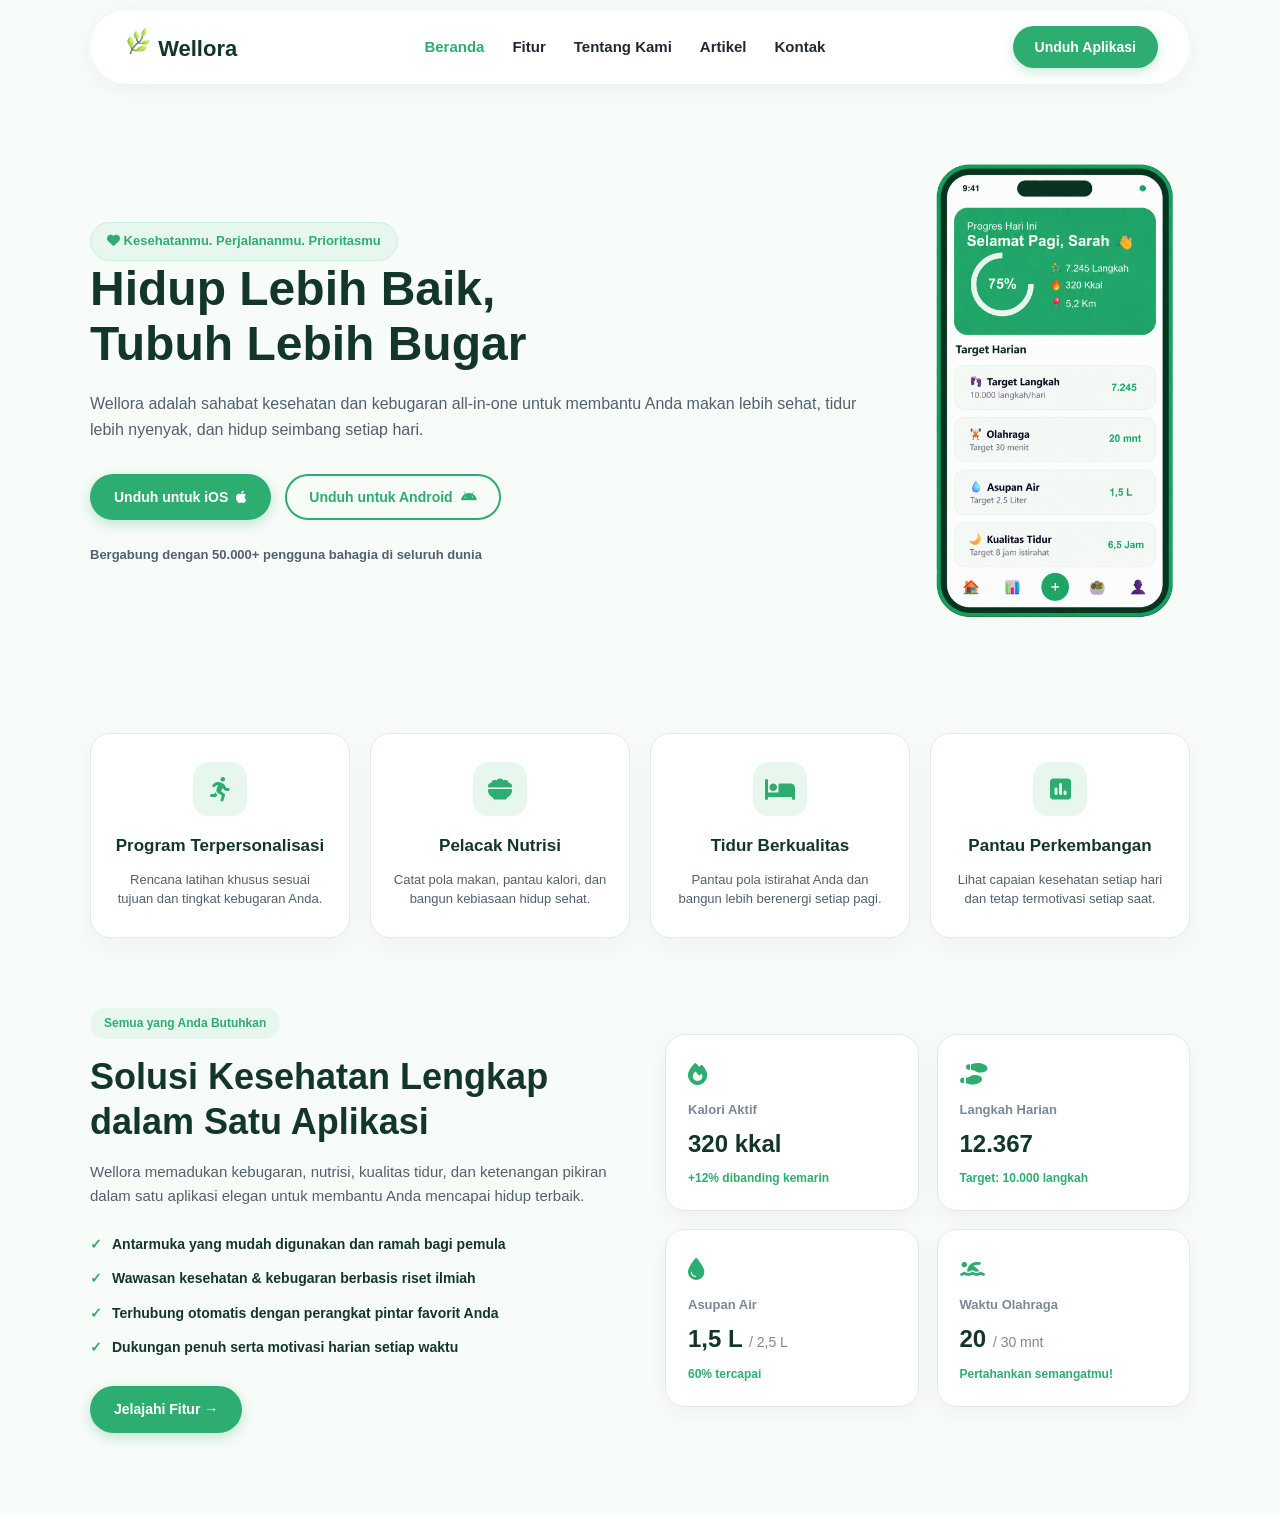
==== index.html @ 01a80269 "firs commit" ====
<!DOCTYPE html>
<html lang="en">

<head>
    <meta charset="UTF-8">
    <meta name="viewport" content="width=device-width, initial-scale=1.0">
    <title>Wellora</title>
    <!-- css -->
    <link rel="stylesheet" href="style.css">
    <!-- Font Awesome Icon Library -->
    <link rel="stylesheet" href="https://cdnjs.cloudflare.com/ajax/libs/font-awesome/6.7.2/css/all.min.css" />
</head>

<body>
    <!-- header -->
    <header>
        <!-- logo  -->
        <a href="#" class="nav-logo">
            <span class="nav-logo-icon">
                <img src="asset/logo wellora.png" alt="icon wellora" width="30" height="30">
            </span>
            Wellora
        </a>

        <!-- menu -->
        <nav class="nav-menu">
            <a href="#" class="nav-item active"> Beranda </a>
            <a href="#" class="nav-item"> Fitur </a>
            <a href="#" class="nav-item"> Tentang Kami </a>
            <a href="#" class="nav-item"> Artikel </a>
            <a href="#" class="nav-item"> Kontak </a>
        </nav>

        <!-- tombol -->
        <div class="nav-button">
            <a href="#" class="btn-unduh"> Unduh Aplikasi </a>
        </div>

    </header>

    <!-- hero -->
    <section class="hero">
        <div class="text-hero">
            <span class="badge-hero"><i class="fa-solid fa-heart"></i>
                Kesehatanmu. Perjalananmu. Prioritasmu
            </span>

            <h1 class="judul-hero">
                Hidup Lebih Baik, <br> Tubuh Lebih Bugar
            </h1>

            <p class="deskripsi-hero"> Wellora adalah sahabat kesehatan dan kebugaran all-in-one untuk membantu Anda
                makan lebih sehat, tidur
                lebih nyenyak, dan hidup seimbang setiap hari.</p>

            <div class="hero-buttons">
                <a href="#ios" class="btn-primary">Unduh untuk iOS <i class="fa-brands fa-apple"></i></a>
                <a href="#android" class="btn-secondary">Unduh untuk Android <i class="fa-brands fa-android"></i></a>
            </div>

            <div class="hero-social">
                Bergabung dengan 50.000+ pengguna bahagia di seluruh dunia
            </div>


        </div>

        <div class="gambar-hero">
            <img src="asset/mobile.png" alt="mobile app" class="gambar">
        </div>
    </section>

    <!-- feature -->
    <section class="features" id="features">
        <!-- Card 1 -->
        <div class="feature-card">
            <span class="feature-icon"><i class="fa-solid fa-person-running"></i></span>
            <span class="feature-title">Program Terpersonalisasi</span>
            <span class="feature-desc">Rencana latihan khusus sesuai tujuan dan tingkat kebugaran Anda.</span>
        </div>

        <!-- Card 2 -->
        <div class="feature-card">
            <span class="feature-icon"><i class="fa-solid fa-bowl-food"></i></span>
            <span class="feature-title">Pelacak Nutrisi</span>
            <span class="feature-desc">Catat pola makan, pantau kalori, dan bangun kebiasaan hidup sehat.</span>
        </div>

        <!-- Card 3 -->
        <div class="feature-card">
            <span class="feature-icon"><i class="fa-solid fa-bed"></i></span>
            <span class="feature-title">Tidur Berkualitas</span>
            <span class="feature-desc">Pantau pola istirahat Anda dan bangun lebih berenergi setiap pagi.</span>
        </div>

        <!-- Card 4 -->
        <div class="feature-card">
            <span class="feature-icon"><i class="fa-solid fa-square-poll-vertical"></i></span>
            <span class="feature-title">Pantau Perkembangan</span>
            <span class="feature-desc">Lihat capaian kesehatan setiap hari dan tetap termotivasi setiap saat.</span>
        </div>
    </section>

    <!-- wellness -->
    <section class="wellness" id="wellness">
        <!-- Kolom Teks Informasi Kiri -->
        <div class="wellness-content">
            <span class="wellness-badge">Semua yang Anda Butuhkan</span>
            <h2 class="wellness-title">Solusi Kesehatan Lengkap dalam Satu Aplikasi</h2>
            <p class="wellness-desc">
                Wellora memadukan kebugaran, nutrisi, kualitas tidur, dan ketenangan pikiran dalam satu aplikasi elegan
                untuk membantu Anda mencapai hidup terbaik.
            </p>

            <div class="wellness-list">
                <div class="wellness-list-item">
                    <span class="wellness-check">✓</span> Antarmuka yang mudah digunakan dan ramah bagi pemula
                </div>
                <div class="wellness-list-item">
                    <span class="wellness-check">✓</span> Wawasan kesehatan & kebugaran berbasis riset ilmiah
                </div>
                <div class="wellness-list-item">
                    <span class="wellness-check">✓</span> Terhubung otomatis dengan perangkat pintar favorit Anda
                </div>
                <div class="wellness-list-item">
                    <span class="wellness-check">✓</span> Dukungan penuh serta motivasi harian setiap waktu
                </div>
            </div>

            <a href="#features" class="btn-primary">Jelajahi Fitur →</a>
        </div>

        <!-- Kolom Card Statistik Kanan (Flexbox Wrap Grid) -->
        <div class="wellness-stats">
            <!-- Stat 1 -->
            <div class="stat-card">
                <span class="stat-icon"><i class="fa-solid fa-fire"></i></span>
                <span class="stat-title">Kalori Aktif</span>
                <span class="stat-value">320 kkal</span>
                <span class="stat-subtext">+12% dibanding kemarin</span>
            </div>

            <!-- Stat 2 -->
            <div class="stat-card">
                <span class="stat-icon"><i class="fa-solid fa-shoe-prints"></i></span>
                <span class="stat-title">Langkah Harian</span>
                <span class="stat-value">12.367</span>
                <span class="stat-subtext">Target: 10.000 langkah</span>
            </div>

            <!-- Stat 3 -->
            <div class="stat-card">
                <span class="stat-icon"><i class="fa-solid fa-droplet"></i></span>
                <span class="stat-title">Asupan Air</span>
                <span class="stat-value">1,5 L <span style="font-size: 14px; font-weight: normal; color: #7B8895;">/ 2,5
                        L</span></span>
                <span class="stat-subtext">60% tercapai</span>
            </div>

            <!-- Stat 4 -->
            <div class="stat-card">
                <span class="stat-icon"><i class="fa-solid fa-person-swimming"></i></span>
                <span class="stat-title">Waktu Olahraga</span>
                <span class="stat-value">20 <span style="font-size: 14px; font-weight: normal; color: #7B8895;">/ 30
                        mnt</span></span>
                <span class="stat-subtext">Pertahankan semangatmu!</span>
            </div>
        </div>
    </section>



</body>

</html>
---- style.css ----
/* reset all */
*{
    box-sizing: border-box;
    margin: 0;
    padding: 0;
}

body{
    font-family: 'Segoe UI', Tahoma, Geneva, Verdana, sans-serif;
    background-color: #F8FCF9;
    color: #1F2933;
    line-height: 1.6; /*jarak antar baris*/
}

/* header dan navbar */
header{
    width: 90%;
    max-width: 1100px;
    background-color: white;
    border-radius: 40px;
    box-shadow: 0 4px 20px rgba(18, 55, 42, 0.06);
    margin: 10px auto 30px auto;
    padding: 16px 32px;

    display: flex;
    justify-content: space-between;
}

.nav-logo{
    font-size: 22px;
    font-weight: 800;
    color: #12372A;
    text-decoration: none;
}

.nav-menu{
    display: flex;
    align-items: center;
    gap: 28px;
}

.nav-item{
    color: #1F2933;
    text-decoration: none;
    font-weight: 600;
    font-size: 15px;
}

.nav-item:hover, .nav-item.active{
    color: #2EAD70;
    transition: color 0.2s ease;
}

.btn-unduh{
    background-color:#2EAD70 ;
    padding: 10px 22px;
    border-radius: 25px;
    color: white;
    text-decoration: none;
    font-weight: 700;
    font-size: 14px;

    display: flex;
    align-items: center;

    box-shadow: 0 4px 12px rgba(46, 173, 112, 0.25);
}

.btn-unduh:hover{
    background-color: #248c5a;
    transform: translateY(-2px);
    transition: transform 0.2s ease;
}

/* hero section */
.hero{
    width: 90%;
    max-width: 1100px;
    margin:  0 auto;
    display: flex;
    justify-content: space-between;
    align-items: center;
    gap: 40px;

    padding-top: 30px;
    padding-bottom: 60px;

}

.gambar-hero{
    /* flex: 1;
    display: flex;
    justify-content: center; */

}

.gambar{
    width: 100%;
    max-width: 380px;
    height: auto;
}

.badge-hero{
    background-color: #E7F7EE;
    color: #2EAD70;
    padding: 8px 16px;
    border: 1px solid #CBEFDB;
    border-radius: 20px;
    font-size: 13px;
    font-weight: 700;
}

.judul-hero{
    font-size: 48px;
    color: #12372A;
    font-weight: 800;
    line-height: 1.15;
    margin-bottom: 20px;
}

.deskripsi-hero{
    font-size: 16px;
    color: #52606D;
    line-height: 1.65;
    margin-bottom: 30px;
}


.text-hero{
            display: flex;
            flex-direction: column;
            align-items: flex-start;
}

  /* GRUP TOMBOL HERO */
        .hero-buttons {
            /* FLEX CONTAINER: Tombol berjajar horizontal */
            display: flex;
            flex-direction: row;
            align-items: center;
            gap: 14px;
            /* FLEX-WRAP: Berpindah baris jika ruang sempit */
            flex-wrap: wrap;
            margin-bottom: 25px;
        }

        .btn-primary {
            display: inline-flex;
            align-items: center;
            justify-content: center;
            gap: 8px;
            background-color: #2EAD70;
            color: #ffffff;
            padding: 12px 24px;
            border-radius: 30px;
            text-decoration: none;
            font-weight: 700;
            font-size: 14px;
            box-shadow: 0 4px 14px rgba(46, 173, 112, 0.3);
            transition: transform 0.2s ease, background-color 0.2s ease;
        }

        .btn-primary:hover {
            background-color: #248c5a;
            transform: translateY(-2px);
        }

        .btn-secondary {
            display: inline-flex;
            align-items: center;
            justify-content: center;
            gap: 8px;
            background-color: transparent;
            border: 2px solid #2EAD70;
            color: #2EAD70;
            padding: 10px 22px;
            border-radius: 30px;
            text-decoration: none;
            font-weight: 700;
            font-size: 14px;
            transition: background-color 0.2s ease, color 0.2s ease;
        }

        .btn-secondary:hover {
            background-color: #E7F7EE;
        }

        .hero-social {
            display: flex;
            align-items: center;
            gap: 10px;
            font-size: 13px;
            color: #52606D;
            font-weight: 600;
        }

        /* fitur */
        .wellness {
            display: flex;
            flex-direction: row;
            justify-content: space-between;
            align-items: center;
            gap: 50px;

            width: 90%;
            max-width: 1100px;
            margin: 40px auto 80px auto;
        }
           .features {
            /* FLEX CONTAINER: 4 card otomatis rata horizontal dengan tinggi yang sama */
            display: flex;
            flex-direction: row;
            justify-content: space-between;
            align-items: stretch;
            gap: 20px;

            width: 90%;
            max-width: 1100px;
            margin: 30px auto 70px auto;
        }

        .feature-card {
            /* FLEX: 1 -> Setiap kartu membagi lebar yang sama rata (1:1:1:1) */
            flex: 1;
            /* FLEX DIRECTION COLUMN: Mengatur isi tiap kartu dari atas ke bawah */
            display: flex;
            flex-direction: column;
            align-items: center;
            text-align: center;

            background-color: #ffffff;
            padding: 28px 20px;
            border-radius: 20px;
            border: 1px solid #E5E9E8;
            box-shadow: 0 8px 24px rgba(18, 55, 42, 0.04);
            transition: transform 0.2s ease, box-shadow 0.2s ease;
        }

        .feature-card:hover {
            transform: translateY(-4px);
            box-shadow: 0 12px 28px rgba(18, 55, 42, 0.08);
        }

        .feature-icon {
            display: flex;
            align-items: center;
            justify-content: center;
            width: 54px;
            height: 54px;
            background-color: #E7F7EE;
            border-radius: 16px;
            font-size: 24px;
            color: #2EAD70;
            margin-bottom: 16px;
        }

        .feature-title {
            font-size: 17px;
            color: #12372A;
            font-weight: 700;
            margin-bottom: 10px;
        }

        .feature-desc {
            font-size: 13px;
            color: #52606D;
            line-height: 1.5;
        }

        /* wellness */
           .wellness-content {
            flex: 1;
            display: flex;
            flex-direction: column;
            align-items: flex-start;
        }

        .wellness-badge {
            display: inline-flex;
            align-items: center;
            background-color: #E7F7EE;
            color: #2EAD70;
            padding: 6px 14px;
            border-radius: 15px;
            font-size: 12px;
            font-weight: 700;
            margin-bottom: 15px;
        }

        .section-title,
        .wellness-title {
            font-size: 36px;
            color: #12372A;
            font-weight: 800;
            line-height: 1.25;
            margin-bottom: 16px;
        }

        .section-desc,
        .wellness-desc {
            font-size: 15px;
            color: #52606D;
            line-height: 1.6;
            margin-bottom: 25px;
        }

        .wellness-list {
            display: flex;
            flex-direction: column;
            gap: 12px;
            margin-bottom: 28px;
        }

        .wellness-list-item {
            display: flex;
            align-items: center;
            gap: 10px;
            font-size: 14px;
            color: #12372A;
            font-weight: 600;
        }

        .wellness-check {
            color: #2EAD70;
            font-weight: bold;
        }

        /* BAGIAN STATISTIK KARTU (KANAN) */
        .wellness-stats {
            flex: 1;
            display: flex;
            flex-direction: row;
            flex-wrap: wrap;
            gap: 18px;
            justify-content: space-between;
        }

        .stat-card {
            flex: 1 1 calc(50% - 18px);
            display: flex;
            flex-direction: column;
            align-items: flex-start;

            background-color: #ffffff;
            padding: 22px;
            border-radius: 20px;
            border: 1px solid #E5E9E8;
            box-shadow: 0 6px 20px rgba(18, 55, 42, 0.05);
        }

        .stat-icon {
            font-size: 22px;
            color: #2EAD70;
            margin-bottom: 8px;
        }

        .stat-title {
            font-size: 13px;
            color: #7B8895;
            font-weight: 600;
            margin-bottom: 4px;
        }

        .stat-value {
            font-size: 24px;
            color: #12372A;
            font-weight: 800;
            margin-bottom: 6px;
        }

        .stat-subtext {
            font-size: 12px;
            color: #2EAD70;
            font-weight: 700;
        }
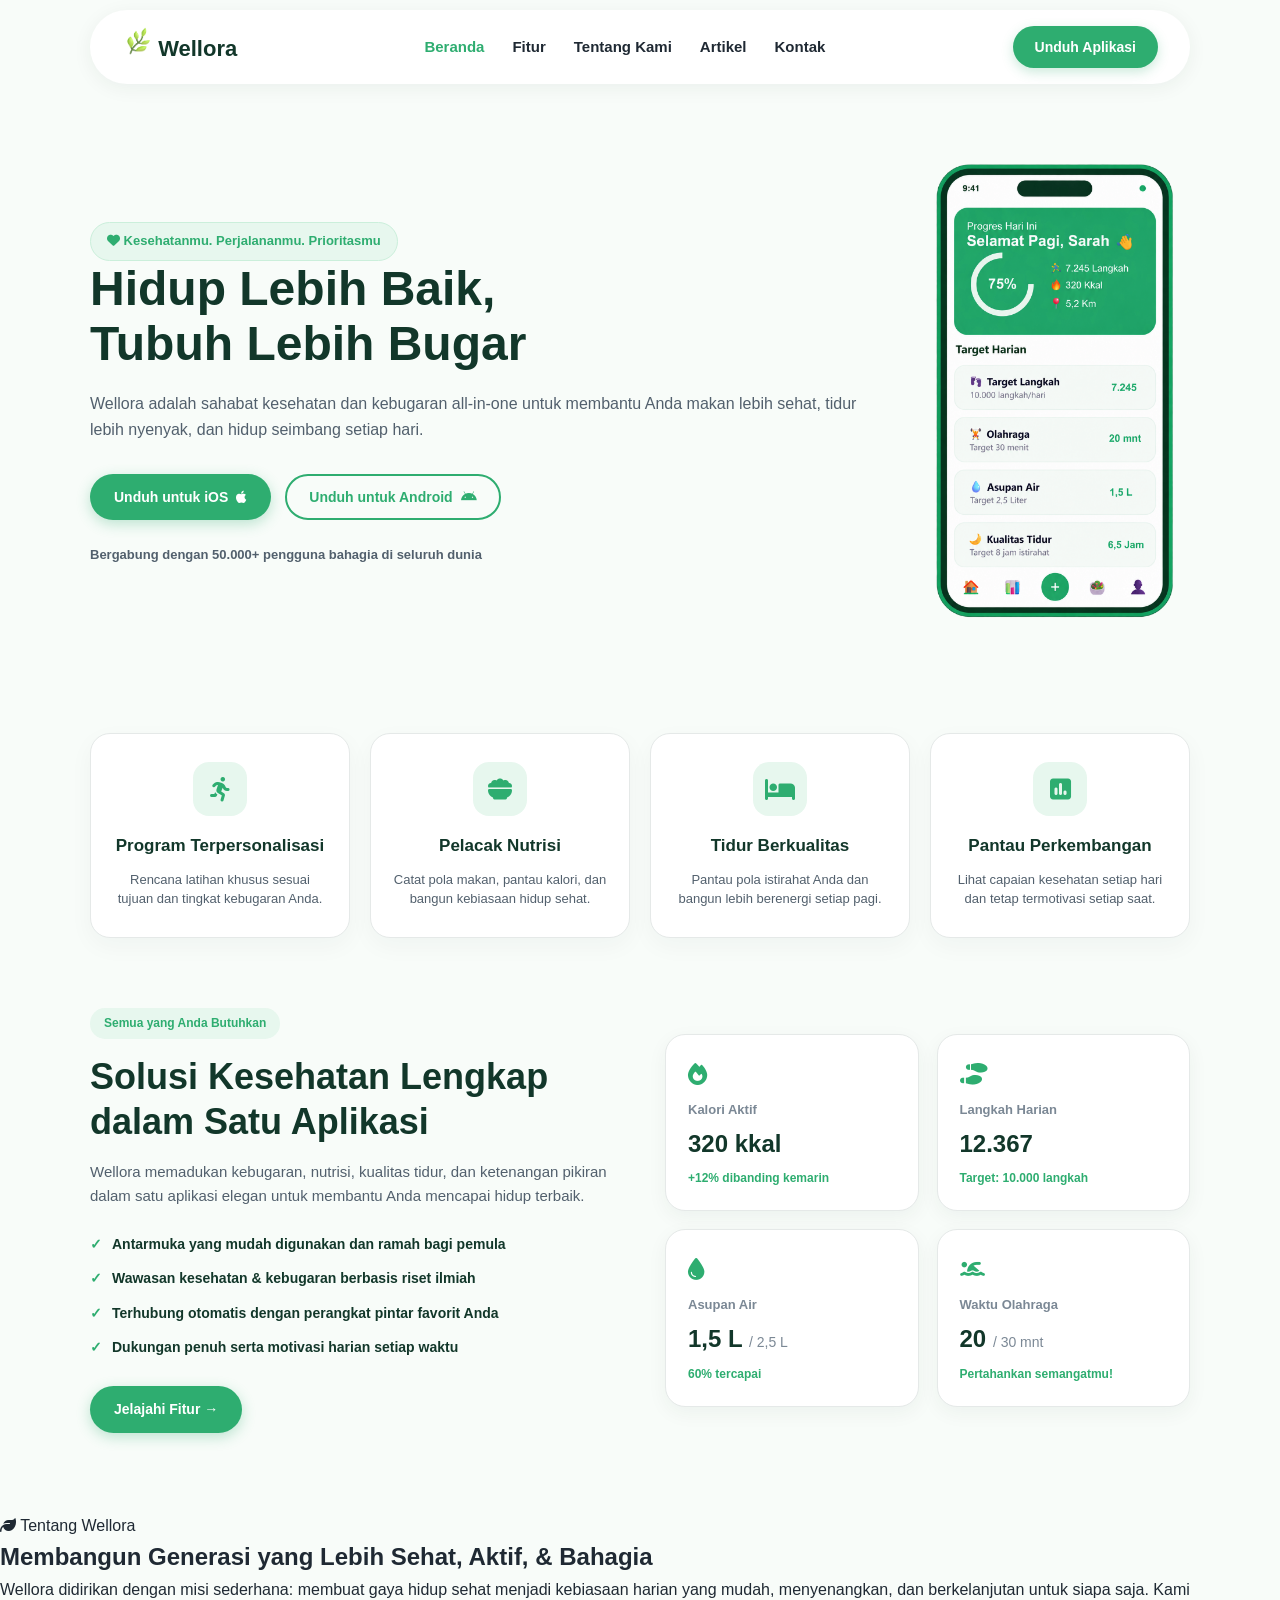
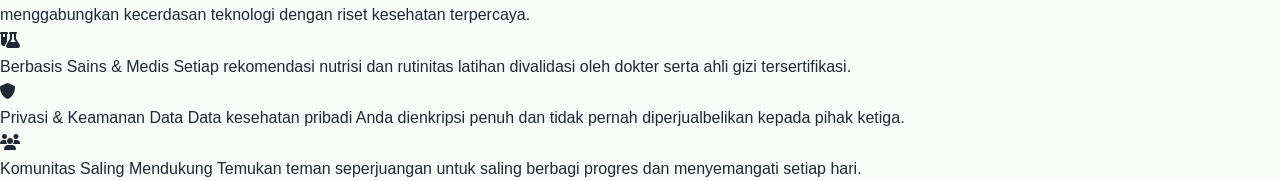
==== commit f79db994: "penambahan section about" ====
--- a/index.html
+++ b/index.html
@@ -168,7 +168,63 @@
         </div>
     </section>
 
-
+    <!-- about us-->
+    <section class="about">
+        <div class="about-kiri">
+            <span class="about-badge">
+                <i class="fa-solid fa-leaf"></i> Tentang Wellora
+            </span>
+            <h2 class="about-title"> Membangun Generasi yang Lebih Sehat, Aktif, & Bahagia</h2>
+            <p class="about-desc">
+                Wellora didirikan dengan misi sederhana: membuat gaya hidup sehat menjadi kebiasaan harian yang mudah,
+                menyenangkan, dan berkelanjutan untuk siapa saja. Kami menggabungkan kecerdasan teknologi dengan riset
+                kesehatan terpercaya.
+            </p>
+            <div class="about-values">
+                <!-- value 1 -->
+                <div class="value-item">
+                    <div class="value-icon">
+                        <i class="fa-solid fa-flask-vial"></i>
+                    </div>
+                    <div class="value-text">
+                        Berbasis Sains & Medis
+                        Setiap rekomendasi nutrisi dan rutinitas latihan divalidasi oleh dokter serta ahli gizi
+                        tersertifikasi.
+                    </div>
+                </div>
+
+                <!-- value 2 -->
+                <div class="value-item">
+                    <div class="value-icon">
+                        <i class="fa-solid fa-shield"></i>
+                    </div>
+                    <div class="value-text">
+                        Privasi & Keamanan Data
+                        Data kesehatan pribadi Anda dienkripsi penuh dan tidak pernah diperjualbelikan kepada pihak
+                        ketiga.
+                    </div>
+                </div>
+
+                <!-- value 3 -->
+                <div class="value-item">
+                    <div class="value-icon">
+                        <i class="fa-solid fa-users"></i>
+                    </div>
+                    <div class="value-text">
+                        Komunitas Saling Mendukung
+                        Temukan teman seperjuangan untuk saling berbagi progres dan menyemangati setiap hari.
+                    </div>
+                </div>
+
+
+            </div>
+        </div>
+
+        <div class="about-kanan">
+
+        </div>
+
+    </section>
 
 </body>
 
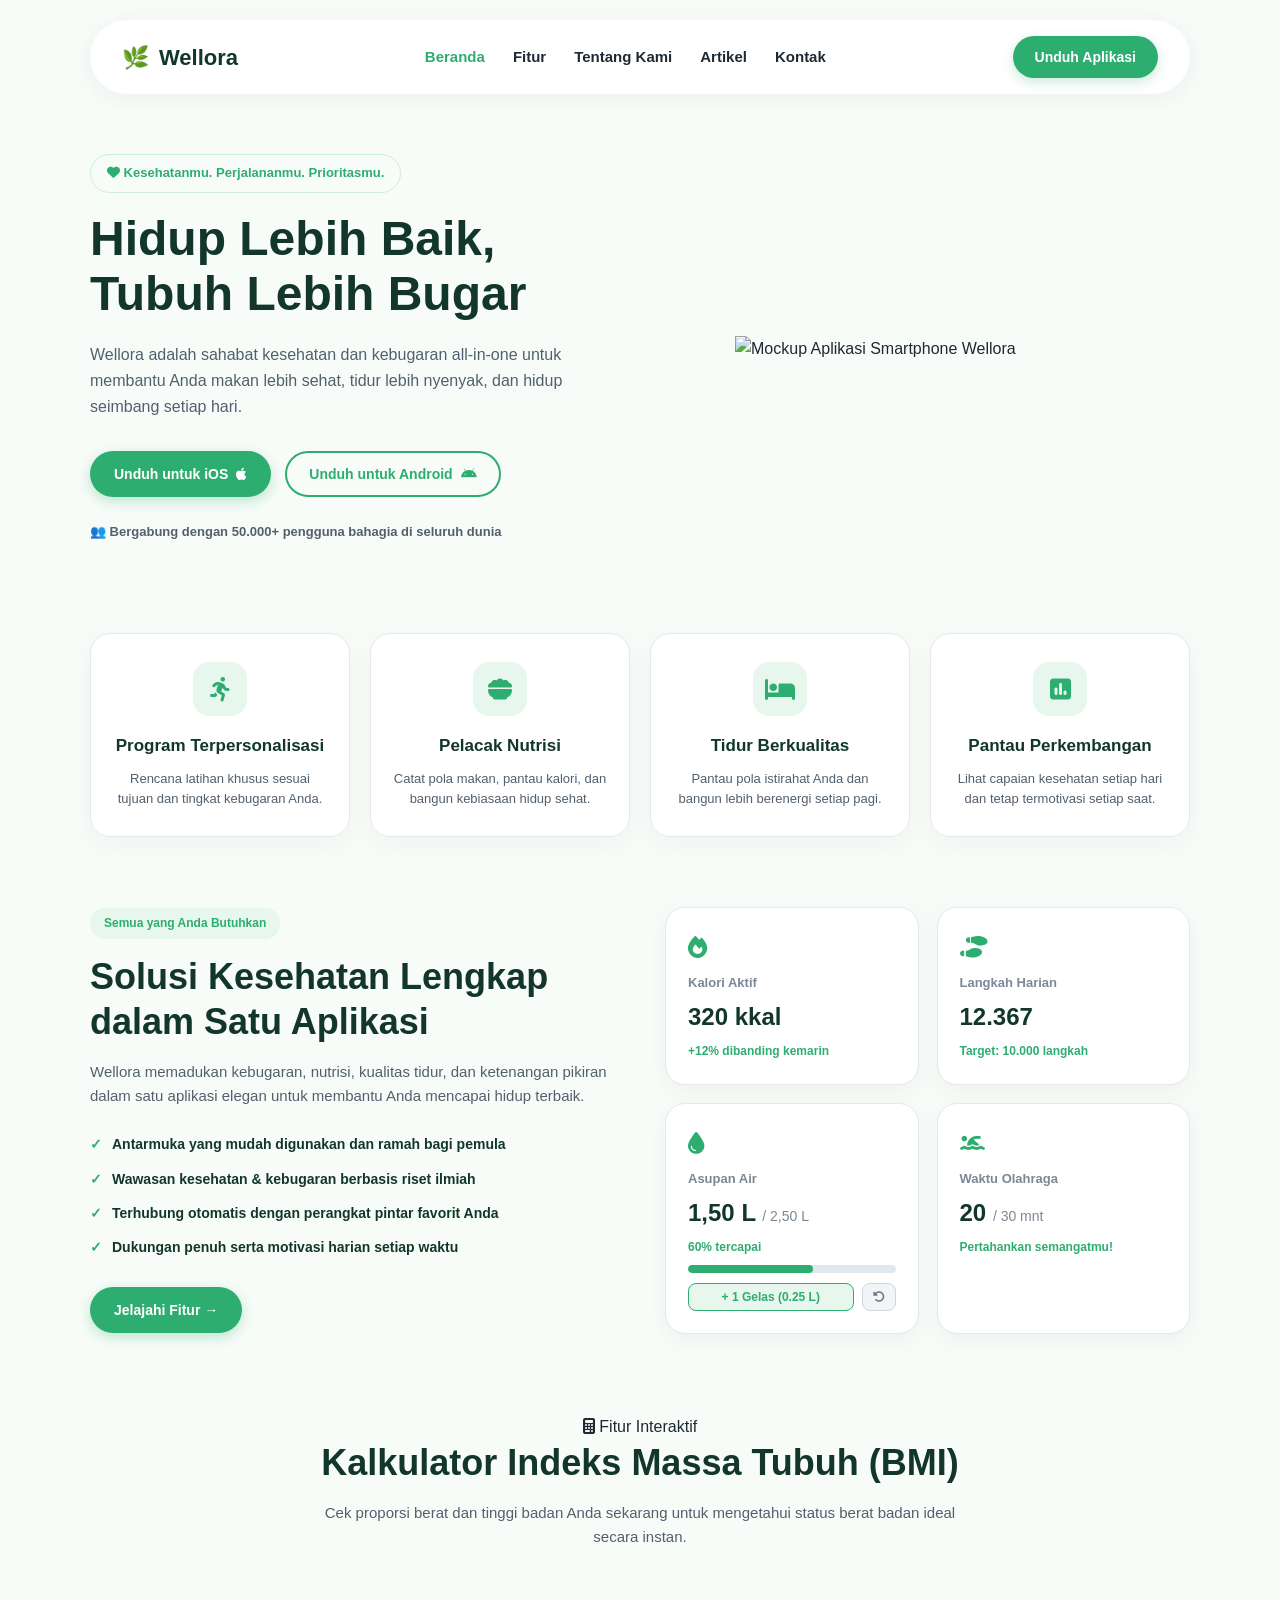
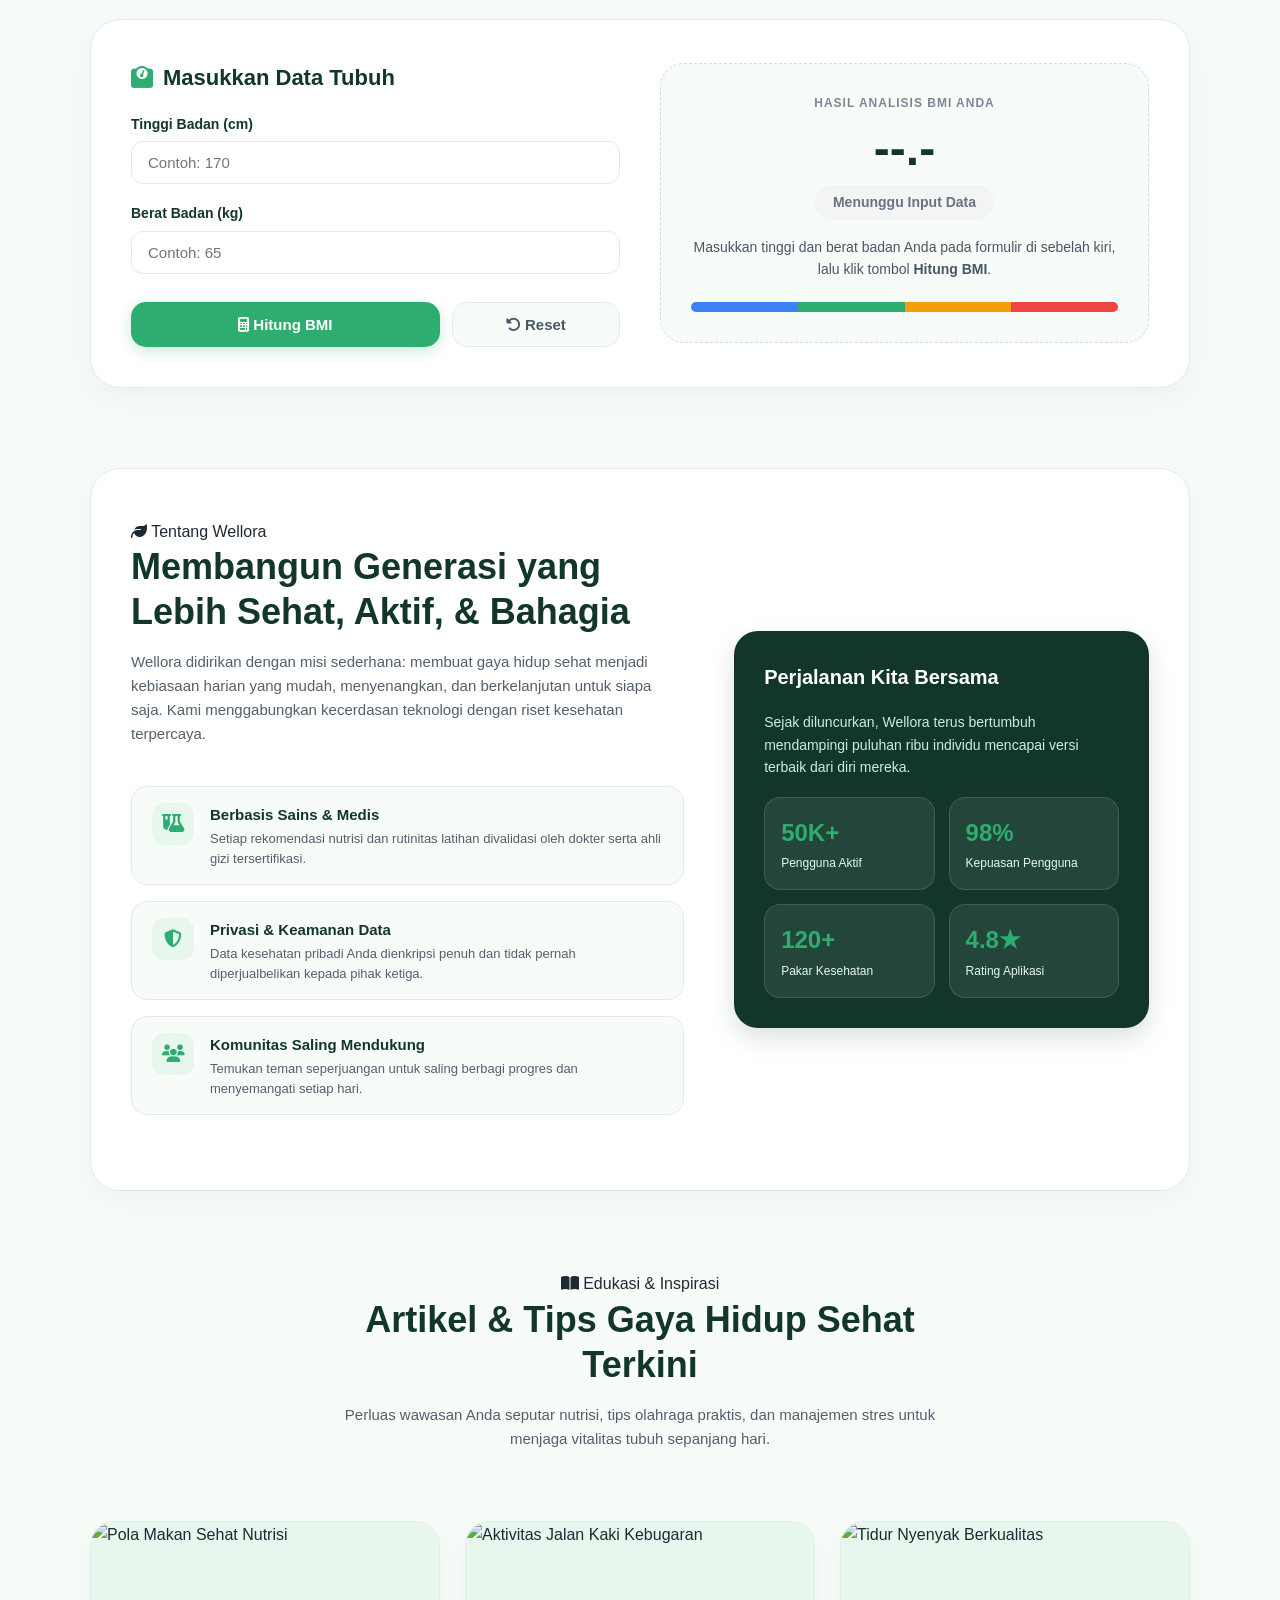
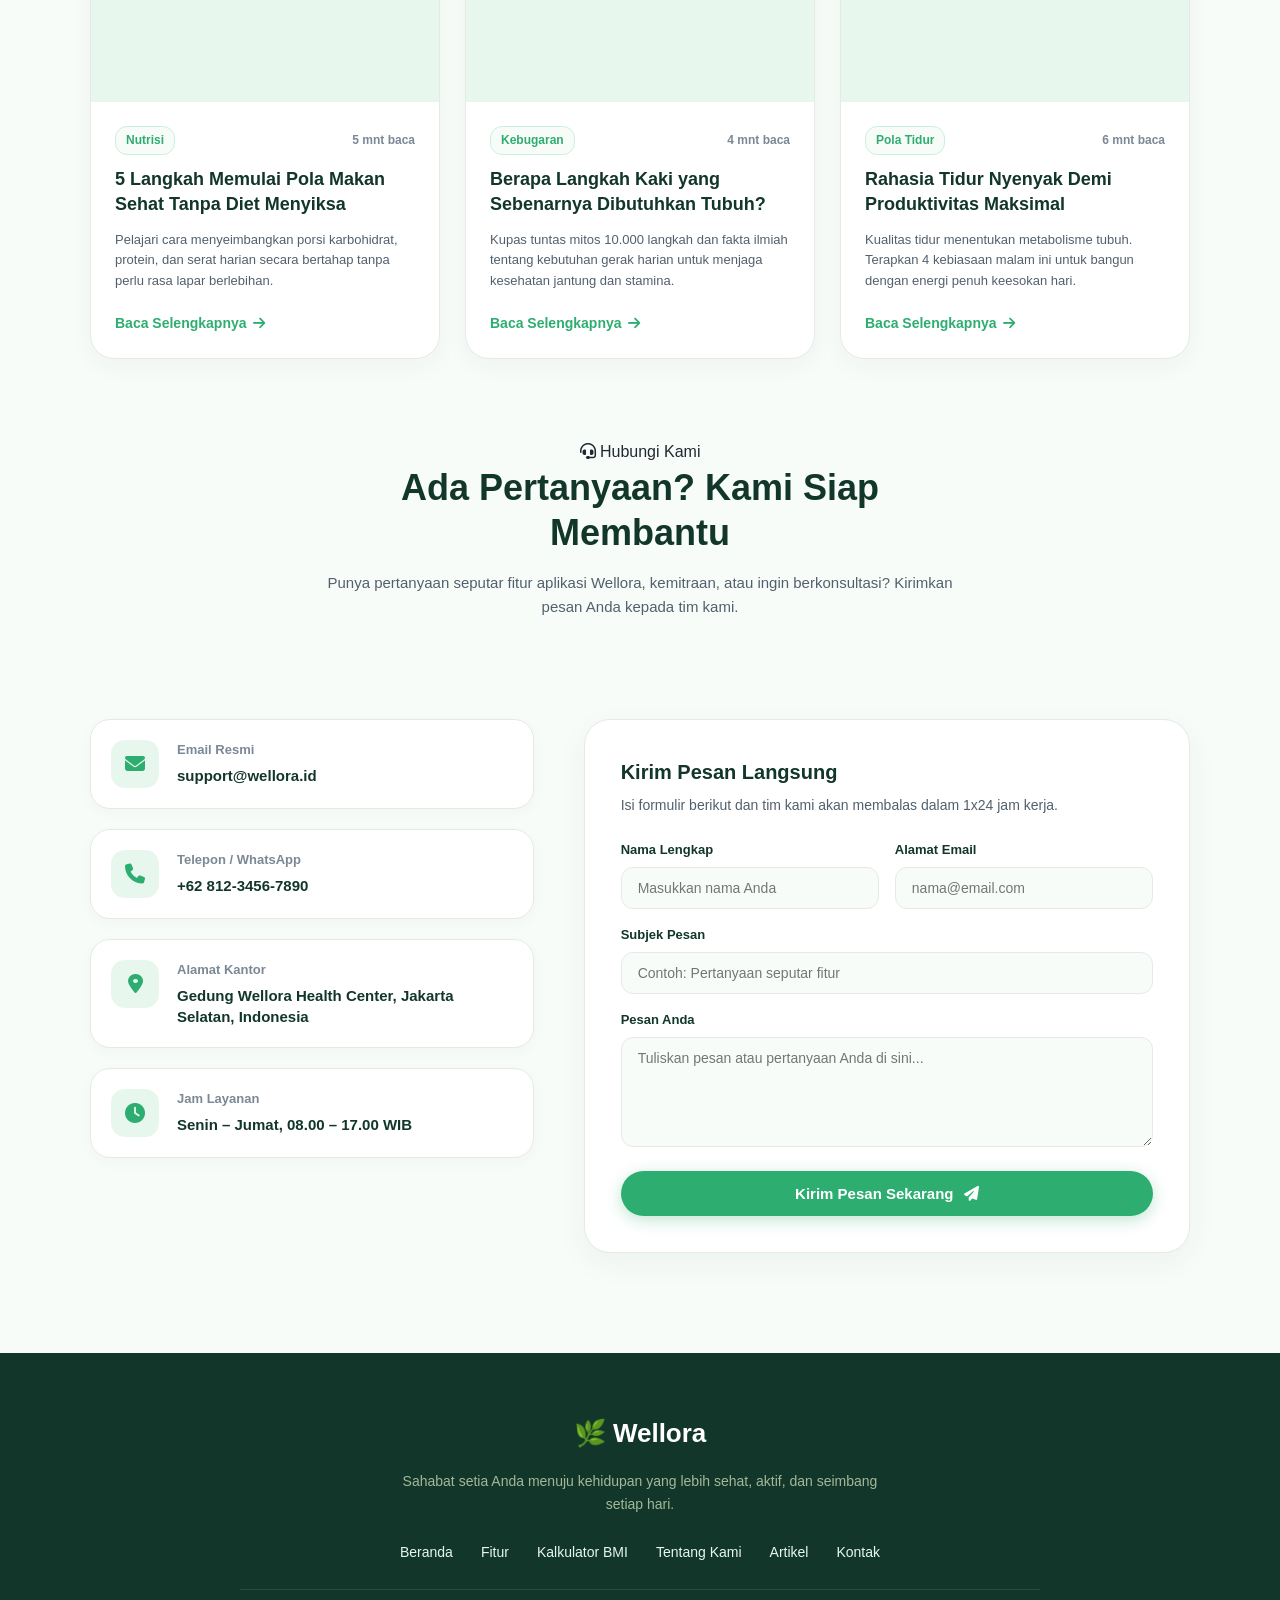
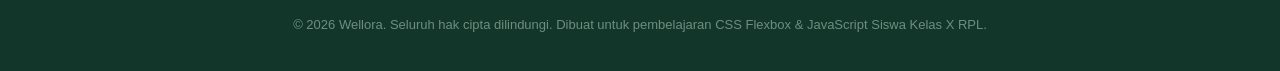
==== commit 5199ad01: "update berita" ====
--- a/index.html
+++ b/index.html
@@ -1,57 +1,1488 @@
 <!DOCTYPE html>
-<html lang="en">
+<html lang="id">
 
 <head>
     <meta charset="UTF-8">
     <meta name="viewport" content="width=device-width, initial-scale=1.0">
-    <title>Wellora</title>
-    <!-- css -->
-    <link rel="stylesheet" href="style.css">
+    <title>Wellora — Gaya Hidup Sehat (Edisi Flexbox)</title>
+
     <!-- Font Awesome Icon Library -->
     <link rel="stylesheet" href="https://cdnjs.cloudflare.com/ajax/libs/font-awesome/6.7.2/css/all.min.css" />
+
+    <style>
+        /* ==========================================================================
+           MODUL PEMBELAJARAN CSS MODERN: FLEXBOX LAYOUT - KELAS X RPL
+           PROJECT: Wellora - Healthy Lifestyle Landing Page
+           
+           KONSEP DASAR FLEXBOX:
+           1. Flex Container (induk): Elemen yang diberi "display: flex"
+           2. Flex Items (anak): Elemen-elemen yang berada langsung di dalam container
+           3. Sumbu Utama (Main Axis) & Sumbu Silang (Cross Axis)
+           
+           PROPERTI FLEXBOX UTAMA YANG DIGUNAKAN:
+           - display: flex / inline-flex
+           - flex-direction (row | column)
+           - justify-content (center | space-between | flex-start | flex-end)
+           - align-items (center | flex-start | stretch)
+           - gap (memberi jarak bersih antar item tanpa margin liar)
+           - flex-wrap (nowrap | wrap)
+           - flex (shorthand flex-grow, flex-shrink, flex-basis)
+           ========================================================================== */
+
+        /* --------------------------------------------------------------------------
+           1. RESET & GLOBAL STYLES
+           -------------------------------------------------------------------------- */
+        * {
+            box-sizing: border-box;
+            margin: 0;
+            padding: 0;
+        }
+
+        html {
+            scroll-behavior: smooth !important;
+        }
+
+        /* Memberi jarak atas saat di-scroll ke ID section */
+        section {
+            scroll-margin-top: 30px;
+        }
+
+        body {
+            font-family: 'Segoe UI', -apple-system, BlinkMacSystemFont, Roboto, Helvetica, Arial, sans-serif;
+            background-color: #F8FCF9;
+            /* Off-White lembut */
+            color: #1F2933;
+            /* Abu-abu gelap */
+            line-height: 1.6;
+        }
+
+        /* --------------------------------------------------------------------------
+           2. HEADER & NAVIGATION BAR (FLEXBOX)
+           -------------------------------------------------------------------------- */
+        header {
+            /* FLEX CONTAINER: Mengubah header menjadi flexbox */
+            display: flex;
+            /* FLEX-DIRECTION: Item berjajar horizontal ke samping */
+            flex-direction: row;
+            /* JUSTIFY-CONTENT: Memisahkan logo di kiri, menu di tengah, tombol di kanan */
+            justify-content: space-between;
+            /* ALIGN-ITEMS: Menyelaraskan seluruh item tepat di tengah secara vertikal */
+            align-items: center;
+
+            width: 90%;
+            max-width: 1100px;
+            margin: 20px auto 30px auto;
+            background-color: #ffffff;
+            padding: 16px 32px;
+            border-radius: 40px;
+            box-shadow: 0 4px 20px rgba(18, 55, 42, 0.06);
+            /* position: sticky;
+            top: 20px;
+            z-index: 100; */
+        }
+
+        /* LOGO WEBSITE */
+        .nav-logo {
+            display: inline-flex;
+            align-items: center;
+            gap: 10px;
+            font-size: 22px;
+            font-weight: 800;
+            color: #12372A;
+            text-decoration: none;
+        }
+
+        .nav-logo-icon {
+            display: flex;
+            align-items: center;
+        }
+
+        /* MENU NAVIGASI */
+        .nav-menu {
+            /* FLEX CONTAINER: Membuat daftar link navigasi berjejer rapi */
+            display: flex;
+            align-items: center;
+            gap: 28px;
+        }
+
+        .nav-item {
+            color: #1F2933;
+            text-decoration: none;
+            font-size: 15px;
+            font-weight: 600;
+            transition: color 0.2s ease;
+        }
+
+        .nav-item.active,
+        .nav-item:hover {
+            color: #2EAD70;
+            /* Hijau Utama */
+        }
+
+        /* TOMBOL UNDUH NAVBAR */
+        .nav-action {
+            display: flex;
+            align-items: center;
+        }
+
+        .btn-nav {
+            display: inline-flex;
+            align-items: center;
+            justify-content: center;
+            background-color: #2EAD70;
+            color: #ffffff;
+            padding: 10px 22px;
+            border-radius: 25px;
+            text-decoration: none;
+            font-size: 14px;
+            font-weight: 700;
+            box-shadow: 0 4px 12px rgba(46, 173, 112, 0.25);
+            transition: transform 0.2s ease, background-color 0.2s ease;
+        }
+
+        .btn-nav:hover {
+            background-color: #248c5a;
+            transform: translateY(-2px);
+        }
+
+        /* --------------------------------------------------------------------------
+           3. HERO SECTION (FLEXBOX)
+           -------------------------------------------------------------------------- */
+        .hero {
+            /* FLEX CONTAINER: Membagi hero menjadi 2 kolom (teks & mockup smartphone) */
+            display: flex;
+            justify-content: space-between;
+            align-items: center;
+            gap: 40px;
+
+            width: 90%;
+            max-width: 1100px;
+            margin: 0 auto;
+            padding-top: 30px;
+            padding-bottom: 60px;
+        }
+
+        /* KOLOM TEKS HERO (KIRI) */
+        .hero-text {
+
+            flex: 1;
+            display: flex;
+            flex-direction: column;
+            align-items: flex-start;
+        }
+
+        /* BADGE KECIL */
+
+        .hero-badge {
+
+            color: #2EAD70;
+            padding: 8px 16px;
+            border-radius: 20px;
+            font-size: 13px;
+            font-weight: 700;
+            margin-bottom: 18px;
+            border: 1px solid #CBEFDB;
+        }
+
+        /* JUDUL UTAMA HERO */
+        .hero-title {
+            font-size: 48px;
+            color: #12372A;
+            /* Hijau Tua */
+            font-weight: 800;
+            line-height: 1.15;
+            margin-bottom: 20px;
+        }
+
+        /* PARAGRAF PENJELASAN HERO */
+        .hero-description {
+            font-size: 16px;
+            color: #52606D;
+            line-height: 1.65;
+            margin-bottom: 30px;
+        }
+
+        /* GRUP TOMBOL HERO */
+        .hero-buttons {
+            /* FLEX CONTAINER: Tombol berjajar horizontal */
+            display: flex;
+            flex-direction: row;
+            align-items: center;
+            gap: 14px;
+            /* FLEX-WRAP: Berpindah baris jika ruang sempit */
+            flex-wrap: wrap;
+            margin-bottom: 25px;
+        }
+
+        .btn-primary {
+            display: inline-flex;
+            align-items: center;
+            justify-content: center;
+            gap: 8px;
+            background-color: #2EAD70;
+            color: #ffffff;
+            padding: 12px 24px;
+            border-radius: 30px;
+            text-decoration: none;
+            font-weight: 700;
+            font-size: 14px;
+            box-shadow: 0 4px 14px rgba(46, 173, 112, 0.3);
+            transition: transform 0.2s ease, background-color 0.2s ease;
+        }
+
+        .btn-primary:hover {
+            background-color: #248c5a;
+            transform: translateY(-2px);
+        }
+
+        .btn-secondary {
+            display: inline-flex;
+            align-items: center;
+            justify-content: center;
+            gap: 8px;
+            background-color: transparent;
+            border: 2px solid #2EAD70;
+            color: #2EAD70;
+            padding: 10px 22px;
+            border-radius: 30px;
+            text-decoration: none;
+            font-weight: 700;
+            font-size: 14px;
+            transition: background-color 0.2s ease, color 0.2s ease;
+        }
+
+        .btn-secondary:hover {
+            background-color: #E7F7EE;
+        }
+
+        .hero-social {
+            display: flex;
+            align-items: center;
+            gap: 10px;
+            font-size: 13px;
+            color: #52606D;
+            font-weight: 600;
+        }
+
+        /* KOLOM GAMBAR SMARTPHONE (KANAN) */
+        .hero-image {
+            flex: 1;
+            display: flex;
+            justify-content: center;
+            align-items: center;
+        }
+
+        .phone-img {
+            width: 100%;
+            max-width: 380px;
+            height: auto;
+
+        }
+
+        /* --------------------------------------------------------------------------
+           4. FEATURES SECTION (FLEX CONTAINER: 4 KARTU FITUR)
+           -------------------------------------------------------------------------- */
+        .features {
+            /* FLEX CONTAINER: 4 card otomatis rata horizontal dengan tinggi yang sama */
+            display: flex;
+            flex-direction: row;
+            justify-content: space-between;
+            align-items: stretch;
+            gap: 20px;
+
+            width: 90%;
+            max-width: 1100px;
+            margin: 30px auto 70px auto;
+        }
+
+        .feature-card {
+            /* FLEX: 1 -> Setiap kartu membagi lebar yang sama rata (1:1:1:1) */
+            flex: 1;
+            /* FLEX DIRECTION COLUMN: Mengatur isi tiap kartu dari atas ke bawah */
+            display: flex;
+            flex-direction: column;
+            align-items: center;
+            text-align: center;
+
+            background-color: #ffffff;
+            padding: 28px 20px;
+            border-radius: 20px;
+            border: 1px solid #E5E9E8;
+            box-shadow: 0 8px 24px rgba(18, 55, 42, 0.04);
+            transition: transform 0.2s ease, box-shadow 0.2s ease;
+        }
+
+        .feature-card:hover {
+            transform: translateY(-4px);
+            box-shadow: 0 12px 28px rgba(18, 55, 42, 0.08);
+        }
+
+        .feature-icon {
+            display: flex;
+            align-items: center;
+            justify-content: center;
+            width: 54px;
+            height: 54px;
+            background-color: #E7F7EE;
+            border-radius: 16px;
+            font-size: 24px;
+            color: #2EAD70;
+            margin-bottom: 16px;
+        }
+
+        .feature-title {
+            font-size: 17px;
+            color: #12372A;
+            font-weight: 700;
+            margin-bottom: 10px;
+        }
+
+        .feature-desc {
+            font-size: 13px;
+            color: #52606D;
+            line-height: 1.5;
+        }
+
+        /* --------------------------------------------------------------------------
+           5. WELLNESS DASHBOARD SECTION (FLEXBOX DENGAN WRAP)
+           -------------------------------------------------------------------------- */
+        .wellness {
+            display: flex;
+            flex-direction: row;
+            justify-content: space-between;
+            align-items: center;
+            gap: 50px;
+
+            width: 90%;
+            max-width: 1100px;
+            margin: 40px auto 80px auto;
+        }
+
+        /* BAGIAN TEKS WELLNESS (KIRI) */
+        .wellness-content {
+            flex: 1;
+            display: flex;
+            flex-direction: column;
+            align-items: flex-start;
+        }
+
+        .wellness-badge {
+            display: inline-flex;
+            align-items: center;
+            background-color: #E7F7EE;
+            color: #2EAD70;
+            padding: 6px 14px;
+            border-radius: 15px;
+            font-size: 12px;
+            font-weight: 700;
+            margin-bottom: 15px;
+        }
+
+        .section-title,
+        .wellness-title {
+            font-size: 36px;
+            color: #12372A;
+            font-weight: 800;
+            line-height: 1.25;
+            margin-bottom: 16px;
+        }
+
+        .section-desc,
+        .wellness-desc {
+            font-size: 15px;
+            color: #52606D;
+            line-height: 1.6;
+            margin-bottom: 25px;
+        }
+
+        .wellness-list {
+            display: flex;
+            flex-direction: column;
+            gap: 12px;
+            margin-bottom: 28px;
+        }
+
+        .wellness-list-item {
+            display: flex;
+            align-items: center;
+            gap: 10px;
+            font-size: 14px;
+            color: #12372A;
+            font-weight: 600;
+        }
+
+        .wellness-check {
+            color: #2EAD70;
+            font-weight: bold;
+        }
+
+        /* BAGIAN STATISTIK KARTU (KANAN) */
+        .wellness-stats {
+            flex: 1;
+            display: flex;
+            flex-direction: row;
+            flex-wrap: wrap;
+            gap: 18px;
+            justify-content: space-between;
+        }
+
+        .stat-card {
+            flex: 1 1 calc(50% - 18px);
+            display: flex;
+            flex-direction: column;
+            align-items: flex-start;
+
+            background-color: #ffffff;
+            padding: 22px;
+            border-radius: 20px;
+            border: 1px solid #E5E9E8;
+            box-shadow: 0 6px 20px rgba(18, 55, 42, 0.05);
+        }
+
+        .stat-icon {
+            font-size: 22px;
+            color: #2EAD70;
+            margin-bottom: 8px;
+        }
+
+        .stat-title {
+            font-size: 13px;
+            color: #7B8895;
+            font-weight: 600;
+            margin-bottom: 4px;
+        }
+
+        .stat-value {
+            font-size: 24px;
+            color: #12372A;
+            font-weight: 800;
+            margin-bottom: 6px;
+        }
+
+        .stat-subtext {
+            font-size: 12px;
+            color: #2EAD70;
+            font-weight: 700;
+        }
+
+        /* --------------------------------------------------------------------------
+           6. SECTION TENTANG KAMI (ABOUT US)
+           -------------------------------------------------------------------------- */
+        .about {
+            /* FLEX CONTAINER: 2 kolom horizontal */
+            display: flex;
+            flex-direction: row;
+            justify-content: space-between;
+            align-items: center;
+            gap: 50px;
+
+            width: 90%;
+            max-width: 1100px;
+            margin: 80px auto;
+            padding: 50px 40px;
+            background-color: #ffffff;
+            border-radius: 30px;
+            box-shadow: 0 10px 30px rgba(18, 55, 42, 0.04);
+            border: 1px solid #E5E9E8;
+        }
+
+        .about-text {
+            flex: 1.2;
+            display: flex;
+            flex-direction: column;
+            align-items: flex-start;
+        }
+
+        .about-values {
+            display: flex;
+            flex-direction: column;
+            gap: 16px;
+            margin-top: 15px;
+            margin-bottom: 25px;
+            width: 100%;
+        }
+
+        .value-item {
+            display: flex;
+            flex-direction: row;
+            align-items: flex-start;
+            gap: 16px;
+            background-color: #F8FCF9;
+            padding: 16px 20px;
+            border-radius: 16px;
+            border: 1px solid #E5E9E8;
+        }
+
+        .value-icon {
+            display: flex;
+            align-items: center;
+            justify-content: center;
+            width: 42px;
+            height: 42px;
+            background-color: #E7F7EE;
+            color: #2EAD70;
+            border-radius: 12px;
+            font-size: 18px;
+            flex-shrink: 0;
+        }
+
+        .value-info {
+            display: flex;
+            flex-direction: column;
+        }
+
+        .value-title {
+            font-size: 15px;
+            font-weight: 700;
+            color: #12372A;
+            margin-bottom: 2px;
+        }
+
+        .value-desc {
+            font-size: 13px;
+            color: #52606D;
+            line-height: 1.5;
+        }
+
+        /* SISI KANAN TENTANG KAMI: STATISTIK & PENCAPAIAN */
+        .about-stats {
+            flex: 0.9;
+            display: flex;
+            flex-direction: column;
+            gap: 20px;
+        }
+
+        .stats-highlight-card {
+            background-color: #12372A;
+            color: #ffffff;
+            padding: 30px;
+            border-radius: 24px;
+            box-shadow: 0 10px 25px rgba(18, 55, 42, 0.15);
+            display: flex;
+            flex-direction: column;
+            gap: 18px;
+        }
+
+        .highlight-title {
+            font-size: 20px;
+            font-weight: 800;
+            color: #ffffff;
+        }
+
+        .highlight-desc {
+            font-size: 14px;
+            color: #CBEFDB;
+            line-height: 1.6;
+        }
+
+        .metrics-grid {
+            display: flex;
+            flex-direction: row;
+            flex-wrap: wrap;
+            gap: 14px;
+        }
+
+        .metric-box {
+            flex: 1 1 calc(50% - 14px);
+            background: rgba(255, 255, 255, 0.08);
+            border: 1px solid rgba(255, 255, 255, 0.12);
+            padding: 16px;
+            border-radius: 16px;
+            display: flex;
+            flex-direction: column;
+        }
+
+        .metric-number {
+            font-size: 24px;
+            font-weight: 800;
+            color: #2EAD70;
+        }
+
+        .metric-label {
+            font-size: 12px;
+            color: #E7F7EE;
+            font-weight: 500;
+            margin-top: 2px;
+        }
+
+        /* --------------------------------------------------------------------------
+           7. SECTION ARTIKEL / BLOG
+           -------------------------------------------------------------------------- */
+        .articles-section {
+            width: 90%;
+            max-width: 1100px;
+            margin: 80px auto;
+            /* display: flex;
+            flex-direction: column;
+            align-items: center; */
+        }
+
+        .section-header-center {
+            display: flex;
+            flex-direction: column;
+            align-items: center;
+            text-align: center;
+            max-width: 650px;
+            margin-left: auto;
+            margin-right: auto;
+            margin-bottom: 45px;
+        }
+
+        .section-header-center .section-title,
+        .section-header-center .section-desc {
+            text-align: center;
+        }
+
+        .articles-grid {
+            /* GRID CONTAINER: 3 card artikel horizontal */
+            display: grid;
+            grid-template-columns: repeat(3, minmax(0, 1fr));
+            align-items: stretch;
+            gap: 25px;
+            width: 100%;
+        }
+
+        .article-card {
+            flex: 1;
+            background-color: #ffffff;
+            border-radius: 24px;
+            border: 1px solid #E5E9E8;
+            box-shadow: 0 8px 24px rgba(18, 55, 42, 0.04);
+            display: flex;
+            flex-direction: column;
+            overflow: hidden;
+            transition: transform 0.2s ease, box-shadow 0.2s ease;
+        }
+
+        .article-card:hover {
+            transform: translateY(-5px);
+            box-shadow: 0 14px 30px rgba(18, 55, 42, 0.08);
+        }
+
+        .article-img-box {
+            width: 100%;
+            height: 180px;
+            overflow: hidden;
+            background-color: #E7F7EE;
+        }
+
+        .article-img {
+            width: 100%;
+            height: 100%;
+            object-fit: cover;
+            display: block;
+            transition: transform 0.3s ease;
+        }
+
+        .article-card:hover .article-img {
+            transform: scale(1.06);
+        }
+
+        .article-content {
+            padding: 24px;
+            display: flex;
+            flex-direction: column;
+            flex: 1;
+        }
+
+        .article-meta {
+            display: flex;
+            flex-direction: row;
+            align-items: center;
+            justify-content: space-between;
+            font-size: 12px;
+            color: #7B8895;
+            font-weight: 600;
+            margin-bottom: 12px;
+        }
+
+        .article-tag {
+            background-color: #F8FCF9;
+            color: #2EAD70;
+            padding: 4px 10px;
+            border-radius: 12px;
+            border: 1px solid #CBEFDB;
+        }
+
+        .article-title {
+            font-size: 18px;
+            font-weight: 700;
+            color: #12372A;
+            line-height: 1.4;
+            margin-bottom: 12px;
+        }
+
+        .article-snippet {
+            font-size: 13px;
+            color: #52606D;
+            line-height: 1.6;
+            margin-bottom: 20px;
+            flex: 1;
+            /* Mendorong tombol baca ke bawah agar sejajar */
+        }
+
+        .article-link {
+            display: inline-flex;
+            align-items: center;
+            gap: 6px;
+            color: #2EAD70;
+            font-size: 14px;
+            font-weight: 700;
+            text-decoration: none;
+            background: none;
+            border: none;
+            padding: 0;
+            cursor: pointer;
+            font-family: inherit;
+            transition: gap 0.2s ease, color 0.2s ease;
+        }
+
+        .article-link:hover {
+            gap: 10px;
+            color: #12372A;
+        }
+
+        /* --------------------------------------------------------------------------
+           8. SECTION KONTAK (CONTACT US)
+           -------------------------------------------------------------------------- */
+        .contact-section {
+            width: 90%;
+            max-width: 1100px;
+            margin: 80px auto 100px auto;
+            display: flex;
+            flex-direction: column;
+        }
+
+        .contact-section .section-header-center {
+            align-self: center;
+            text-align: center;
+            margin-left: auto;
+            margin-right: auto;
+        }
+
+        .contact-container {
+            /* FLEX CONTAINER: Dua kolom (info kontak & formulir) */
+            display: flex;
+            flex-direction: row;
+            justify-content: space-between;
+            gap: 50px;
+            margin-top: 30px;
+        }
+
+        /* KIRI: INFORMASI KONTAK */
+        .contact-info {
+            flex: 1;
+            display: flex;
+            flex-direction: column;
+            gap: 20px;
+        }
+
+        .contact-card-item {
+            display: flex;
+            flex-direction: row;
+            align-items: flex-start;
+            gap: 18px;
+            background-color: #ffffff;
+            padding: 20px;
+            border-radius: 20px;
+            border: 1px solid #E5E9E8;
+            box-shadow: 0 4px 14px rgba(18, 55, 42, 0.03);
+        }
+
+        .contact-icon-box {
+            display: flex;
+            align-items: center;
+            justify-content: center;
+            width: 48px;
+            height: 48px;
+            background-color: #E7F7EE;
+            color: #2EAD70;
+            border-radius: 14px;
+            font-size: 20px;
+            flex-shrink: 0;
+        }
+
+        .contact-card-text {
+            display: flex;
+            flex-direction: column;
+        }
+
+        .contact-label {
+            font-size: 13px;
+            color: #7B8895;
+            font-weight: 600;
+            margin-bottom: 4px;
+        }
+
+        .contact-value {
+            font-size: 15px;
+            color: #12372A;
+            font-weight: 700;
+            line-height: 1.4;
+        }
+
+        /* KANAN: FORMULIR PESAN CEPAT */
+        .contact-form-box {
+            flex: 1.2;
+            background-color: #ffffff;
+            padding: 36px;
+            border-radius: 26px;
+            border: 1px solid #E5E9E8;
+            box-shadow: 0 10px 30px rgba(18, 55, 42, 0.05);
+            display: flex;
+            flex-direction: column;
+        }
+
+        .form-heading {
+            font-size: 20px;
+            font-weight: 800;
+            color: #12372A;
+            margin-bottom: 6px;
+        }
+
+        .form-subheading {
+            font-size: 14px;
+            color: #52606D;
+            margin-bottom: 24px;
+        }
+
+        .form-flex {
+            display: flex;
+            flex-direction: column;
+            gap: 16px;
+        }
+
+        .form-row {
+            display: flex;
+            flex-direction: row;
+            gap: 16px;
+        }
+
+        .form-group {
+            flex: 1;
+            display: flex;
+            flex-direction: column;
+            gap: 6px;
+        }
+
+        .form-label {
+            font-size: 13px;
+            font-weight: 700;
+            color: #12372A;
+        }
+
+        .form-input,
+        .form-textarea {
+            width: 100%;
+            padding: 12px 16px;
+            border-radius: 12px;
+            border: 1px solid #E5E9E8;
+            background-color: #F8FCF9;
+            color: #1F2933;
+            font-family: inherit;
+            font-size: 14px;
+            outline: none;
+            transition: border-color 0.2s ease, background-color 0.2s ease;
+        }
+
+        .form-input:focus,
+        .form-textarea:focus {
+            border-color: #2EAD70;
+            background-color: #ffffff;
+        }
+
+        .form-textarea {
+            resize: vertical;
+            min-height: 110px;
+        }
+
+        .btn-submit {
+            display: inline-flex;
+            align-items: center;
+            justify-content: center;
+            gap: 10px;
+            background-color: #2EAD70;
+            color: #ffffff;
+            padding: 14px 28px;
+            border: none;
+            border-radius: 30px;
+            font-size: 15px;
+            font-weight: 700;
+            font-family: inherit;
+            cursor: pointer;
+            box-shadow: 0 4px 16px rgba(46, 173, 112, 0.3);
+            margin-top: 8px;
+            transition: transform 0.2s ease, background-color 0.2s ease;
+        }
+
+        .btn-submit:hover {
+            background-color: #248c5a;
+            transform: translateY(-2px);
+        }
+
+        /* --------------------------------------------------------------------------
+           9. FOOTER (FLEXBOX)
+           -------------------------------------------------------------------------- */
+        footer {
+            /* FLEX CONTAINER: Seluruh konten footer tersusun vertikal di tengah */
+            display: flex;
+            flex-direction: column;
+            align-items: center;
+            justify-content: center;
+            gap: 16px;
+
+            background-color: #12372A;
+            /* Hijau Tua */
+            color: #ffffff;
+            padding: 60px 20px 35px 20px;
+            text-align: center;
+        }
+
+        .footer-logo {
+            display: inline-flex;
+            align-items: center;
+            gap: 8px;
+            font-size: 26px;
+            font-weight: 800;
+            color: #ffffff;
+        }
+
+        .footer-desc {
+            font-size: 14px;
+            color: #A3B899;
+            max-width: 500px;
+        }
+
+        .footer-nav {
+            /* FLEX CONTAINER: Menu link footer horizontal sejajar */
+            display: flex;
+            flex-direction: row;
+            justify-content: center;
+            align-items: center;
+            gap: 28px;
+            margin: 10px 0;
+            flex-wrap: wrap;
+        }
+
+        .footer-link {
+            color: #E7F7EE;
+            text-decoration: none;
+            font-size: 14px;
+            font-weight: 500;
+            transition: color 0.2s ease;
+        }
+
+        .footer-link:hover {
+            color: #2EAD70;
+        }
+
+        .footer-copyright {
+            font-size: 13px;
+            color: #6C8E7F;
+            border-top: 1px solid rgba(255, 255, 255, 0.1);
+            padding-top: 25px;
+            width: 100%;
+            max-width: 800px;
+        }
+
+        /* --------------------------------------------------------------------------
+           9. FITUR INTERAKTIF JAVASCRIPT (MODUL KELAS X RPL)
+           -------------------------------------------------------------------------- */
+
+        /* A. WATER TRACKER INTERAKTIF (CARD STATISTIK) */
+        .water-progress-bg {
+            width: 100%;
+            height: 8px;
+            background-color: #E2E8F0;
+            border-radius: 4px;
+            margin: 8px 0 10px 0;
+            overflow: hidden;
+        }
+
+        .water-progress-fill {
+            height: 100%;
+            background-color: #2EAD70;
+            border-radius: 4px;
+            transition: width 0.3s ease;
+        }
+
+        .water-action-btns {
+            display: flex;
+            gap: 8px;
+            align-items: center;
+            width: 100%;
+        }
+
+        .btn-water-add {
+            flex: 1;
+            background-color: #E7F7EE;
+            color: #2EAD70;
+            border: 1px solid #2EAD70;
+            border-radius: 8px;
+            padding: 6px 10px;
+            font-size: 12px;
+            font-weight: 700;
+            cursor: pointer;
+            transition: all 0.2s ease;
+        }
+
+        .btn-water-add:hover {
+            background-color: #2EAD70;
+            color: #ffffff;
+        }
+
+        .btn-water-reset {
+            background-color: #F3F4F6;
+            color: #6B7280;
+            border: 1px solid #D1D5DB;
+            border-radius: 8px;
+            padding: 6px 10px;
+            font-size: 12px;
+            cursor: pointer;
+            transition: all 0.2s ease;
+        }
+
+        .btn-water-reset:hover {
+            background-color: #E5E7EB;
+            color: #1F2933;
+        }
+
+        /* B. KALKULATOR BMI SECTION */
+        .bmi-section {
+            width: 90%;
+            max-width: 1100px;
+            margin: 80px auto;
+            display: flex;
+            flex-direction: column;
+            align-items: center;
+        }
+
+        .bmi-card-wrapper {
+            display: flex;
+            flex-direction: row;
+            justify-content: space-between;
+            gap: 40px;
+            width: 100%;
+            background-color: #ffffff;
+            padding: 40px;
+            border-radius: 30px;
+            border: 1px solid #E5E9E8;
+            box-shadow: 0 10px 30px rgba(18, 55, 42, 0.05);
+            flex-wrap: wrap;
+        }
+
+        .bmi-input-col {
+            flex: 1;
+            min-width: 300px;
+            display: flex;
+            flex-direction: column;
+            gap: 18px;
+        }
+
+        .bmi-form-title {
+            font-size: 22px;
+            font-weight: 800;
+            color: #12372A;
+            display: flex;
+            align-items: center;
+            gap: 10px;
+        }
+
+        .bmi-form-group {
+            display: flex;
+            flex-direction: column;
+            gap: 6px;
+        }
+
+        .bmi-label {
+            font-size: 14px;
+            font-weight: 700;
+            color: #12372A;
+        }
+
+        .bmi-input {
+            width: 100%;
+            padding: 12px 16px;
+            border: 1.5px solid #E5E9E8;
+            border-radius: 12px;
+            font-size: 15px;
+            font-family: inherit;
+            outline: none;
+            transition: border-color 0.2s ease;
+        }
+
+        .bmi-input:focus {
+            border-color: #2EAD70;
+        }
+
+        .bmi-btn-group {
+            display: flex;
+            gap: 12px;
+            margin-top: 10px;
+        }
+
+        .btn-bmi-hitung {
+            flex: 2;
+            background-color: #2EAD70;
+            color: #ffffff;
+            border: none;
+            padding: 13px 20px;
+            border-radius: 15px;
+            font-size: 15px;
+            font-weight: 700;
+            cursor: pointer;
+            box-shadow: 0 4px 14px rgba(46, 173, 112, 0.25);
+            transition: background-color 0.2s ease, transform 0.2s ease;
+        }
+
+        .btn-bmi-hitung:hover {
+            background-color: #248c5a;
+            transform: translateY(-2px);
+        }
+
+        .btn-bmi-reset {
+            flex: 1;
+            background-color: #F8FCF9;
+            color: #485766;
+            border: 1.5px solid #E5E9E8;
+            padding: 13px 16px;
+            border-radius: 15px;
+            font-size: 15px;
+            font-weight: 600;
+            cursor: pointer;
+            transition: all 0.2s ease;
+        }
+
+        .btn-bmi-reset:hover {
+            background-color: #E7F7EE;
+            color: #12372A;
+        }
+
+        .bmi-result-col {
+            flex: 1;
+            min-width: 300px;
+            display: flex;
+            align-items: center;
+        }
+
+        .bmi-result-card {
+            width: 100%;
+            background-color: #F8FCF9;
+            border: 1.5px dashed #C8E6D3;
+            border-radius: 24px;
+            padding: 30px;
+            display: flex;
+            flex-direction: column;
+            align-items: center;
+            text-align: center;
+            gap: 12px;
+        }
+
+        .bmi-result-label {
+            font-size: 12px;
+            font-weight: 800;
+            letter-spacing: 1px;
+            color: #7B8895;
+        }
+
+        .bmi-score {
+            font-size: 48px;
+            font-weight: 900;
+            color: #12372A;
+            line-height: 1;
+        }
+
+        .bmi-status-badge {
+            display: inline-block;
+            background-color: #F3F4F6;
+            color: #6B7280;
+            padding: 6px 18px;
+            border-radius: 20px;
+            font-size: 14px;
+            font-weight: 700;
+            transition: all 0.3s ease;
+        }
+
+        .bmi-advice-text {
+            font-size: 14px;
+            color: #485766;
+            line-height: 1.6;
+            margin-top: 4px;
+        }
+
+        .bmi-scale-bar {
+            display: flex;
+            width: 100%;
+            height: 10px;
+            border-radius: 5px;
+            overflow: hidden;
+            margin-top: 10px;
+        }
+
+        .bmi-scale-segment {
+            flex: 1;
+            font-size: 0;
+        }
+
+        .scale-under {
+            background-color: #3B82F6;
+        }
+
+        .scale-normal {
+            background-color: #2EAD70;
+        }
+
+        .scale-over {
+            background-color: #F59E0B;
+        }
+
+        .scale-obese {
+            background-color: #EF4444;
+        }
+
+        /* C. FILTER KATEGORI ARTIKEL */
+        .article-filter-container {
+            display: flex;
+            justify-content: center;
+            align-items: center;
+            gap: 12px;
+            margin-bottom: 35px;
+            flex-wrap: wrap;
+        }
+
+        .filter-btn {
+            background-color: #ffffff;
+            color: #485766;
+            border: 1.5px solid #E5E9E8;
+            padding: 9px 22px;
+            border-radius: 25px;
+            font-size: 14px;
+            font-weight: 700;
+            cursor: pointer;
+            transition: all 0.2s ease;
+        }
+
+        .filter-btn:hover {
+            border-color: #2EAD70;
+            color: #2EAD70;
+        }
+
+        .filter-btn.active {
+            background-color: #12372A;
+            color: #ffffff;
+            border-color: #12372A;
+            box-shadow: 0 4px 12px rgba(18, 55, 42, 0.2);
+        }
+
+        /* D. FORM ALERT NOTIFIKASI */
+        .form-alert-success {
+            background-color: #E7F7EE;
+            color: #12372A;
+            border: 1.5px solid #2EAD70;
+            padding: 14px 18px;
+            border-radius: 14px;
+            font-size: 14px;
+            line-height: 1.5;
+            margin-bottom: 16px;
+            animation: fadeInAlert 0.3s ease;
+        }
+
+        .form-alert-error {
+            background-color: #FEE2E2;
+            color: #991B1B;
+            border: 1.5px solid #EF4444;
+            padding: 14px 18px;
+            border-radius: 14px;
+            font-size: 14px;
+            line-height: 1.5;
+            margin-bottom: 16px;
+            animation: fadeInAlert 0.3s ease;
+        }
+
+        @keyframes fadeInAlert {
+            from {
+                opacity: 0;
+                transform: translateY(-8px);
+            }
+
+            to {
+                opacity: 1;
+                transform: translateY(0);
+            }
+        }
+
+        /* E. TOMBOL BACK TO TOP */
+        .btn-back-to-top {
+            position: fixed;
+            bottom: 30px;
+            right: 30px;
+            width: 48px;
+            height: 48px;
+            background-color: #2EAD70;
+            color: #ffffff;
+            border: none;
+            border-radius: 50%;
+            display: none;
+            align-items: center;
+            justify-content: center;
+            font-size: 18px;
+            cursor: pointer;
+            box-shadow: 0 6px 18px rgba(46, 173, 112, 0.4);
+            z-index: 999;
+            transition: all 0.2s ease;
+        }
+
+        .btn-back-to-top:hover {
+            background-color: #12372A;
+            transform: translateY(-3px);
+        }
+
+        /* F. MODAL ALERT KUSTOM MODERN */
+        .custom-modal-overlay {
+            position: fixed;
+            top: 0;
+            left: 0;
+            width: 100%;
+            height: 100%;
+            background-color: rgba(18, 55, 42, 0.45);
+            backdrop-filter: blur(6px);
+            -webkit-backdrop-filter: blur(6px);
+            display: flex;
+            align-items: center;
+            justify-content: center;
+            z-index: 10000;
+            animation: fadeInModal 0.25s ease;
+        }
+
+        .custom-modal-box {
+            background-color: #ffffff;
+            width: 90%;
+            max-width: 420px;
+            padding: 35px 30px;
+            border-radius: 28px;
+            text-align: center;
+            display: flex;
+            flex-direction: column;
+            align-items: center;
+            box-shadow: 0 20px 50px rgba(18, 55, 42, 0.2);
+            animation: popUpModal 0.3s cubic-bezier(0.175, 0.885, 0.32, 1.275);
+            border: 1px solid rgba(46, 173, 112, 0.15);
+        }
+
+        .custom-modal-icon {
+            width: 70px;
+            height: 70px;
+            border-radius: 50%;
+            display: flex;
+            align-items: center;
+            justify-content: center;
+            font-size: 32px;
+            margin-bottom: 20px;
+            transition: all 0.3s ease;
+        }
+
+        .custom-modal-title {
+            font-size: 22px;
+            font-weight: 800;
+            color: #12372A;
+            margin-bottom: 10px;
+        }
+
+        .custom-modal-desc {
+            font-size: 15px;
+            color: #52606D;
+            line-height: 1.6;
+            margin-bottom: 26px;
+        }
+
+        .custom-modal-btn {
+            width: 100%;
+            padding: 14px 20px;
+            border: none;
+            border-radius: 16px;
+            font-size: 15px;
+            font-weight: 700;
+            color: #ffffff;
+            cursor: pointer;
+            box-shadow: 0 6px 18px rgba(18, 55, 42, 0.15);
+            transition: transform 0.2s ease, opacity 0.2s ease;
+        }
+
+        .custom-modal-btn:hover {
+            opacity: 0.92;
+            transform: translateY(-2px);
+        }
+
+        @keyframes fadeInModal {
+            from {
+                opacity: 0;
+            }
+
+            to {
+                opacity: 1;
+            }
+        }
+
+        @keyframes popUpModal {
+            from {
+                opacity: 0;
+                transform: scale(0.85);
+            }
+
+            to {
+                opacity: 1;
+                transform: scale(1);
+            }
+        }
+    </style>
 </head>
 
 <body>
-    <!-- header -->
+
+    <!-- ======================================================================
+         1. HEADER / NAVBAR SECTION (FLEX CONTAINER)
+         ====================================================================== -->
     <header>
-        <!-- logo  -->
+        <!-- Logo Sebelah Kiri -->
         <a href="#" class="nav-logo">
             <span class="nav-logo-icon">
-                <img src="asset/logo wellora.png" alt="icon wellora" width="30" height="30">
+                <img src="logo wellora.png" alt="Logo Wellora" width="30" height="30" onerror="this.outerHTML='🌿'">
             </span>
             Wellora
         </a>
 
-        <!-- menu -->
+        <!-- Menu Navigasi Tengah -->
         <nav class="nav-menu">
-            <a href="#" class="nav-item active"> Beranda </a>
-            <a href="#" class="nav-item"> Fitur </a>
-            <a href="#" class="nav-item"> Tentang Kami </a>
-            <a href="#" class="nav-item"> Artikel </a>
-            <a href="#" class="nav-item"> Kontak </a>
+            <a href="#" class="nav-item active">Beranda</a>
+            <a href="#features" class="nav-item">Fitur</a>
+            <!-- <a href="#bmi" class="nav-item">Kalkulator BMI</a> -->
+            <a href="#about" class="nav-item">Tentang Kami</a>
+            <a href="#blog" class="nav-item">Artikel</a>
+            <a href="#contact" class="nav-item">Kontak</a>
         </nav>
 
-        <!-- tombol -->
-        <div class="nav-button">
-            <a href="#" class="btn-unduh"> Unduh Aplikasi </a>
+        <!-- Tombol Unduh Sebelah Kanan -->
+        <div class="nav-action">
+            <a href="#download" class="btn-nav">Unduh Aplikasi</a>
         </div>
-
     </header>
 
-    <!-- hero -->
+    <!-- ======================================================================
+         2. HERO SECTION (FLEX CONTAINER: 2 KOLOM)
+         ====================================================================== -->
     <section class="hero">
-        <div class="text-hero">
-            <span class="badge-hero"><i class="fa-solid fa-heart"></i>
-                Kesehatanmu. Perjalananmu. Prioritasmu
+        <!-- Kolom Teks Kiri -->
+        <div class="hero-text">
+            <span class="hero-badge">
+                <i class="fa-solid fa-heart"></i> Kesehatanmu. Perjalananmu. Prioritasmu.
             </span>
 
-            <h1 class="judul-hero">
-                Hidup Lebih Baik, <br> Tubuh Lebih Bugar
-            </h1>
-
-            <p class="deskripsi-hero"> Wellora adalah sahabat kesehatan dan kebugaran all-in-one untuk membantu Anda
-                makan lebih sehat, tidur
-                lebih nyenyak, dan hidup seimbang setiap hari.</p>
+            <h1 class="hero-title">Hidup Lebih Baik,<br>Tubuh Lebih Bugar</h1>
+
+            <p class="hero-description">
+                Wellora adalah sahabat kesehatan dan kebugaran all-in-one untuk membantu Anda makan lebih sehat, tidur
+                lebih nyenyak, dan hidup seimbang setiap hari.
+            </p>
 
             <div class="hero-buttons">
                 <a href="#ios" class="btn-primary">Unduh untuk iOS <i class="fa-brands fa-apple"></i></a>
@@ -59,18 +1490,19 @@
             </div>
 
             <div class="hero-social">
-                Bergabung dengan 50.000+ pengguna bahagia di seluruh dunia
+                👥 Bergabung dengan 50.000+ pengguna bahagia di seluruh dunia
             </div>
-
-
         </div>
 
-        <div class="gambar-hero">
-            <img src="asset/mobile.png" alt="mobile app" class="gambar">
+        <!-- Kolom Gambar Smartphone Kanan -->
+        <div class="hero-image">
+            <img class="phone-img" src="mobile.png" alt="Mockup Aplikasi Smartphone Wellora">
         </div>
     </section>
 
-    <!-- feature -->
+    <!-- ======================================================================
+         3. FEATURES SECTION (FLEX CONTAINER: 4 KARTU FITUR)
+         ====================================================================== -->
     <section class="features" id="features">
         <!-- Card 1 -->
         <div class="feature-card">
@@ -101,7 +1533,9 @@
         </div>
     </section>
 
-    <!-- wellness -->
+    <!-- ======================================================================
+         4. WELLNESS DASHBOARD SECTION (FLEX CONTAINER)
+         ====================================================================== -->
     <section class="wellness" id="wellness">
         <!-- Kolom Teks Informasi Kiri -->
         <div class="wellness-content">
@@ -148,13 +1582,23 @@
                 <span class="stat-subtext">Target: 10.000 langkah</span>
             </div>
 
-            <!-- Stat 3 -->
-            <div class="stat-card">
+            <!-- Stat 3 (Interaktif JS) -->
+            <div class="stat-card" id="waterCard">
                 <span class="stat-icon"><i class="fa-solid fa-droplet"></i></span>
                 <span class="stat-title">Asupan Air</span>
-                <span class="stat-value">1,5 L <span style="font-size: 14px; font-weight: normal; color: #7B8895;">/ 2,5
-                        L</span></span>
-                <span class="stat-subtext">60% tercapai</span>
+                <span class="stat-value" id="waterText">1,50 L <span
+                        style="font-size: 14px; font-weight: normal; color: #7B8895;">/ 2,50 L</span></span>
+                <span class="stat-subtext" id="waterPercentText">60% tercapai</span>
+
+                <!-- Progress Bar & Tombol Aksi JS -->
+                <div class="water-progress-bg">
+                    <div class="water-progress-fill" id="waterProgressBar" style="width: 60%;"></div>
+                </div>
+                <div class="water-action-btns">
+                    <button type="button" class="btn-water-add" onclick="tambahAir()">+ 1 Gelas (0.25 L)</button>
+                    <button type="button" class="btn-water-reset" onclick="resetAir()" title="Reset Air"><i
+                            class="fa-solid fa-rotate-left"></i></button>
+                </div>
             </div>
 
             <!-- Stat 4 -->
@@ -168,64 +1612,494 @@
         </div>
     </section>
 
-    <!-- about us-->
-    <section class="about">
-        <div class="about-kiri">
-            <span class="about-badge">
+    <!-- ======================================================================
+         5. SECTION KALKULATOR BMI INTERAKTIF (FITUR JS KELAS X RPL)
+         ====================================================================== -->
+    <section class="bmi-section" id="bmi">
+        <div class="section-header-center">
+            <span class="section-badge">
+                <i class="fa-solid fa-calculator"></i> Fitur Interaktif
+            </span>
+            <h2 class="section-title">Kalkulator Indeks Massa Tubuh (BMI)</h2>
+            <p class="section-desc">
+                Cek proporsi berat dan tinggi badan Anda sekarang untuk mengetahui status berat badan ideal secara
+                instan.
+            </p>
+        </div>
+
+        <div class="bmi-card-wrapper">
+            <!-- Kolom Kiri: Form Input -->
+            <div class="bmi-input-col">
+                <h3 class="bmi-form-title"><i class="fa-solid fa-weight-scale" style="color: #2EAD70;"></i> Masukkan
+                    Data Tubuh</h3>
+
+                <div class="bmi-form-group">
+                    <label class="bmi-label" for="bmiTinggi">Tinggi Badan (cm)</label>
+                    <input type="number" id="bmiTinggi" class="bmi-input" placeholder="Contoh: 170" min="50" max="250">
+                </div>
+
+                <div class="bmi-form-group">
+                    <label class="bmi-label" for="bmiBerat">Berat Badan (kg)</label>
+                    <input type="number" id="bmiBerat" class="bmi-input" placeholder="Contoh: 65" min="20" max="300">
+                </div>
+
+                <div class="bmi-btn-group">
+                    <button type="button" class="btn-bmi-hitung" onclick="hitungBMI()">
+                        <i class="fa-solid fa-calculator"></i> Hitung BMI
+                    </button>
+                    <button type="button" class="btn-bmi-reset" onclick="resetBMI()">
+                        <i class="fa-solid fa-rotate-left"></i> Reset
+                    </button>
+                </div>
+            </div>
+
+            <!-- Kolom Kanan: Hasil Perhitungan -->
+            <div class="bmi-result-col">
+                <div class="bmi-result-card" id="bmiResultBox">
+                    <span class="bmi-result-label">HASIL ANALISIS BMI ANDA</span>
+                    <div class="bmi-score" id="bmiScoreText">--.-</div>
+                    <div class="bmi-status-badge" id="bmiStatusBadge">Menunggu Input Data</div>
+                    <p class="bmi-advice-text" id="bmiAdviceText">
+                        Masukkan tinggi dan berat badan Anda pada formulir di sebelah kiri, lalu klik tombol
+                        <strong>Hitung BMI</strong>.
+                    </p>
+
+                    <div class="bmi-scale-bar">
+                        <div class="bmi-scale-segment scale-under" title="Kurus (< 18.5)"></div>
+                        <div class="bmi-scale-segment scale-normal" title="Ideal (18.5 - 24.9)"></div>
+                        <div class="bmi-scale-segment scale-over" title="Kelebihan (25.0 - 29.9)"></div>
+                        <div class="bmi-scale-segment scale-obese" title="Obesitas (>= 30.0)"></div>
+                    </div>
+                </div>
+            </div>
+        </div>
+    </section>
+
+    <!-- ======================================================================
+         5. SECTION TENTANG KAMI (ABOUT US)
+         ====================================================================== -->
+    <section class="about" id="about">
+        <!-- Kolom Kiri: Penjelasan Misi & Nilai Inti -->
+        <div class="about-text">
+            <span class="section-badge">
                 <i class="fa-solid fa-leaf"></i> Tentang Wellora
             </span>
-            <h2 class="about-title"> Membangun Generasi yang Lebih Sehat, Aktif, & Bahagia</h2>
-            <p class="about-desc">
+            <h2 class="section-title">Membangun Generasi yang Lebih Sehat, Aktif, & Bahagia</h2>
+            <p class="section-desc">
                 Wellora didirikan dengan misi sederhana: membuat gaya hidup sehat menjadi kebiasaan harian yang mudah,
                 menyenangkan, dan berkelanjutan untuk siapa saja. Kami menggabungkan kecerdasan teknologi dengan riset
                 kesehatan terpercaya.
             </p>
+
             <div class="about-values">
-                <!-- value 1 -->
+                <!-- Value 1 -->
                 <div class="value-item">
-                    <div class="value-icon">
-                        <i class="fa-solid fa-flask-vial"></i>
+                    <div class="value-icon"><i class="fa-solid fa-flask-vial"></i></div>
+                    <div class="value-info">
+                        <span class="value-title">Berbasis Sains & Medis</span>
+                        <span class="value-desc">Setiap rekomendasi nutrisi dan rutinitas latihan divalidasi oleh dokter
+                            serta ahli gizi tersertifikasi.</span>
                     </div>
-                    <div class="value-text">
-                        Berbasis Sains & Medis
-                        Setiap rekomendasi nutrisi dan rutinitas latihan divalidasi oleh dokter serta ahli gizi
-                        tersertifikasi.
+                </div>
+
+                <!-- Value 2 -->
+                <div class="value-item">
+                    <div class="value-icon"><i class="fa-solid fa-shield-halved"></i></div>
+                    <div class="value-info">
+                        <span class="value-title">Privasi & Keamanan Data</span>
+                        <span class="value-desc">Data kesehatan pribadi Anda dienkripsi penuh dan tidak pernah
+                            diperjualbelikan kepada pihak ketiga.</span>
                     </div>
                 </div>
 
-                <!-- value 2 -->
+                <!-- Value 3 -->
                 <div class="value-item">
-                    <div class="value-icon">
-                        <i class="fa-solid fa-shield"></i>
+                    <div class="value-icon"><i class="fa-solid fa-users"></i></div>
+                    <div class="value-info">
+                        <span class="value-title">Komunitas Saling Mendukung</span>
+                        <span class="value-desc">Temukan teman seperjuangan untuk saling berbagi progres dan
+                            menyemangati setiap hari.</span>
                     </div>
-                    <div class="value-text">
-                        Privasi & Keamanan Data
-                        Data kesehatan pribadi Anda dienkripsi penuh dan tidak pernah diperjualbelikan kepada pihak
-                        ketiga.
-                    </div>
-                </div>
-
-                <!-- value 3 -->
-                <div class="value-item">
-                    <div class="value-icon">
-                        <i class="fa-solid fa-users"></i>
-                    </div>
-                    <div class="value-text">
-                        Komunitas Saling Mendukung
-                        Temukan teman seperjuangan untuk saling berbagi progres dan menyemangati setiap hari.
-                    </div>
-                </div>
-
-
+                </div>
             </div>
         </div>
 
-        <div class="about-kanan">
-
+        <!-- Kolom Kanan: Card Sorotan & Metrik Pencapaian -->
+        <div class="about-stats">
+            <div class="stats-highlight-card">
+                <span class="highlight-title">Perjalanan Kita Bersama</span>
+                <p class="highlight-desc">
+                    Sejak diluncurkan, Wellora terus bertumbuh mendampingi puluhan ribu individu mencapai versi terbaik
+                    dari diri mereka.
+                </p>
+
+                <div class="metrics-grid">
+                    <div class="metric-box">
+                        <span class="metric-number">50K+</span>
+                        <span class="metric-label">Pengguna Aktif</span>
+                    </div>
+                    <div class="metric-box">
+                        <span class="metric-number">98%</span>
+                        <span class="metric-label">Kepuasan Pengguna</span>
+                    </div>
+                    <div class="metric-box">
+                        <span class="metric-number">120+</span>
+                        <span class="metric-label">Pakar Kesehatan</span>
+                    </div>
+                    <div class="metric-box">
+                        <span class="metric-number">4.8★</span>
+                        <span class="metric-label">Rating Aplikasi</span>
+                    </div>
+                </div>
+            </div>
         </div>
-
     </section>
 
+    <!-- ======================================================================
+         6. SECTION ARTIKEL / BLOG
+         ====================================================================== -->
+    <section class="articles-section" id="blog">
+        <div class="section-header-center">
+            <span class="section-badge">
+                <i class="fa-solid fa-book-open"></i> Edukasi & Inspirasi
+            </span>
+            <h2 class="section-title">Artikel & Tips Gaya Hidup Sehat Terkini</h2>
+            <p class="section-desc">
+                Perluas wawasan Anda seputar nutrisi, tips olahraga praktis, dan manajemen stres untuk menjaga vitalitas
+                tubuh sepanjang hari.
+            </p>
+        </div>
+
+        <!-- Grid 3 Artikel Horizontal -->
+        <div class="articles-grid">
+            <!-- Artikel 1 -->
+            <div class="article-card" data-kategori="nutrisi">
+                <div class="article-img-box">
+                    <img src="https://images.unsplash.com/photo-1498837167922-ddd27525d352?auto=format&fit=crop&w=600&q=80"
+                        alt="Pola Makan Sehat Nutrisi" class="article-img">
+                </div>
+                <div class="article-content">
+                    <div class="article-meta">
+                        <span class="article-tag">Nutrisi</span>
+                        <span>5 mnt baca</span>
+                    </div>
+                    <h3 class="article-title">5 Langkah Memulai Pola Makan Sehat Tanpa Diet Menyiksa</h3>
+                    <p class="article-snippet">
+                        Pelajari cara menyeimbangkan porsi karbohidrat, protein, dan serat harian secara bertahap tanpa
+                        perlu rasa lapar berlebihan.
+                    </p>
+                    <a href="detail-berita.html?id=0" class="article-link">
+                        Baca Selengkapnya <i class="fa-solid fa-arrow-right"></i>
+                    </a>
+                </div>
+            </div>
+
+            <!-- Artikel 2 -->
+            <div class="article-card" data-kategori="kebugaran">
+                <div class="article-img-box">
+                    <img src="https://images.unsplash.com/photo-1476480862126-209bfaa8edc8?auto=format&fit=crop&w=600&q=80"
+                        alt="Aktivitas Jalan Kaki Kebugaran" class="article-img">
+                </div>
+                <div class="article-content">
+                    <div class="article-meta">
+                        <span class="article-tag">Kebugaran</span>
+                        <span>4 mnt baca</span>
+                    </div>
+                    <h3 class="article-title">Berapa Langkah Kaki yang Sebenarnya Dibutuhkan Tubuh?</h3>
+                    <p class="article-snippet">
+                        Kupas tuntas mitos 10.000 langkah dan fakta ilmiah tentang kebutuhan gerak harian untuk menjaga
+                        kesehatan jantung dan stamina.
+                    </p>
+                    <a href="detail-berita.html?id=1" class="article-link">
+                        Baca Selengkapnya <i class="fa-solid fa-arrow-right"></i>
+                    </a>
+                </div>
+            </div>
+
+            <!-- Artikel 3 -->
+            <div class="article-card" data-kategori="tidur">
+                <div class="article-img-box">
+                    <img src="https://images.unsplash.com/photo-1541781774459-bb2af2f05b55?auto=format&fit=crop&w=600&q=80"
+                        alt="Tidur Nyenyak Berkualitas" class="article-img">
+                </div>
+                <div class="article-content">
+                    <div class="article-meta">
+                        <span class="article-tag">Pola Tidur</span>
+                        <span>6 mnt baca</span>
+                    </div>
+                    <h3 class="article-title">Rahasia Tidur Nyenyak Demi Produktivitas Maksimal</h3>
+                    <p class="article-snippet">
+                        Kualitas tidur menentukan metabolisme tubuh. Terapkan 4 kebiasaan malam ini untuk bangun dengan
+                        energi penuh keesokan hari.
+                    </p>
+                    <a href="detail-berita.html?id=2" class="article-link">
+                        Baca Selengkapnya <i class="fa-solid fa-arrow-right"></i>
+                    </a>
+                </div>
+            </div>
+        </div>
+    </section>
+
+    <!-- ======================================================================
+         7. SECTION KONTAK (CONTACT US)
+         ====================================================================== -->
+    <section class="contact-section" id="contact">
+        <div class="section-header-center">
+            <span class="section-badge">
+                <i class="fa-solid fa-headset"></i> Hubungi Kami
+            </span>
+            <h2 class="section-title">Ada Pertanyaan? Kami Siap Membantu</h2>
+            <p class="section-desc">
+                Punya pertanyaan seputar fitur aplikasi Wellora, kemitraan, atau ingin berkonsultasi? Kirimkan pesan
+                Anda kepada tim kami.
+            </p>
+        </div>
+
+        <div class="contact-container">
+            <!-- Kolom Kiri: Info Kontak -->
+            <div class="contact-info">
+                <!-- Info 1 -->
+                <div class="contact-card-item">
+                    <div class="contact-icon-box"><i class="fa-solid fa-envelope"></i></div>
+                    <div class="contact-card-text">
+                        <span class="contact-label">Email Resmi</span>
+                        <span class="contact-value">support@wellora.id</span>
+                    </div>
+                </div>
+
+                <!-- Info 2 -->
+                <div class="contact-card-item">
+                    <div class="contact-icon-box"><i class="fa-solid fa-phone"></i></div>
+                    <div class="contact-card-text">
+                        <span class="contact-label">Telepon / WhatsApp</span>
+                        <span class="contact-value">+62 812-3456-7890</span>
+                    </div>
+                </div>
+
+                <!-- Info 3 -->
+                <div class="contact-card-item">
+                    <div class="contact-icon-box"><i class="fa-solid fa-location-dot"></i></div>
+                    <div class="contact-card-text">
+                        <span class="contact-label">Alamat Kantor</span>
+                        <span class="contact-value">Gedung Wellora Health Center, Jakarta Selatan, Indonesia</span>
+                    </div>
+                </div>
+
+                <!-- Info 4 -->
+                <div class="contact-card-item">
+                    <div class="contact-icon-box"><i class="fa-solid fa-clock"></i></div>
+                    <div class="contact-card-text">
+                        <span class="contact-label">Jam Layanan</span>
+                        <span class="contact-value">Senin – Jumat, 08.00 – 17.00 WIB</span>
+                    </div>
+                </div>
+            </div>
+
+            <!-- Kolom Kanan: Formulir Pesan Cepat -->
+            <div class="contact-form-box">
+                <h3 class="form-heading">Kirim Pesan Langsung</h3>
+                <p class="form-subheading">Isi formulir berikut dan tim kami akan membalas dalam 1x24 jam kerja.</p>
+
+                <!-- Kotak Notifikasi Sukses / Error JS -->
+                <div id="formAlertBox" style="display: none;"></div>
+
+                <form class="form-flex" id="contactForm" onsubmit="kirimPesan(event)" novalidate>
+                    <div class="form-row">
+                        <div class="form-group">
+                            <label class="form-label" for="nama">Nama Lengkap</label>
+                            <input type="text" id="nama" class="form-input" placeholder="Masukkan nama Anda" required>
+                        </div>
+                        <div class="form-group">
+                            <label class="form-label" for="email">Alamat Email</label>
+                            <input type="email" id="email" class="form-input" placeholder="nama@email.com" required>
+                        </div>
+                    </div>
+
+                    <div class="form-group">
+                        <label class="form-label" for="subjek">Subjek Pesan</label>
+                        <input type="text" id="subjek" class="form-input" placeholder="Contoh: Pertanyaan seputar fitur"
+                            required>
+                    </div>
+
+                    <div class="form-group">
+                        <label class="form-label" for="pesan">Pesan Anda</label>
+                        <textarea id="pesan" class="form-textarea"
+                            placeholder="Tuliskan pesan atau pertanyaan Anda di sini..." required></textarea>
+                    </div>
+
+                    <button type="submit" class="btn-submit">
+                        Kirim Pesan Sekarang <i class="fa-solid fa-paper-plane"></i>
+                    </button>
+                </form>
+            </div>
+        </div>
+    </section>
+
+    <!-- ======================================================================
+         8. FOOTER (FLEX CONTAINER)
+         ====================================================================== -->
+    <footer>
+        <span class="footer-logo">
+            <img src="logo wellora.png" alt="Logo Wellora" width="28" height="28" onerror="this.outerHTML='🌿'">
+            Wellora
+        </span>
+        <span class="footer-desc">Sahabat setia Anda menuju kehidupan yang lebih sehat, aktif, dan seimbang setiap
+            hari.</span>
+
+        <nav class="footer-nav">
+            <a href="#" class="footer-link">Beranda</a>
+            <a href="#features" class="footer-link">Fitur</a>
+            <a href="#bmi" class="footer-link">Kalkulator BMI</a>
+            <a href="#about" class="footer-link">Tentang Kami</a>
+            <a href="#blog" class="footer-link">Artikel</a>
+            <a href="#contact" class="footer-link">Kontak</a>
+        </nav>
+
+        <div class="footer-copyright">
+            © 2026 Wellora. Seluruh hak cipta dilindungi. Dibuat untuk pembelajaran CSS Flexbox & JavaScript Siswa Kelas
+            X RPL.
+        </div>
+    </footer>
+
+    <!-- Tombol Back to Top Melayang (Fitur Interaktif JS) -->
+    <button id="btnBackToTop" class="btn-back-to-top" onclick="keAtasHalaman()" title="Kembali ke atas">
+        <i class="fa-solid fa-arrow-up"></i>
+    </button>
+
+    <!-- ======================================================================
+         MODUL JAVASCRIPT DASAR INTERAKTIF (PEMBELAJARAN KELAS X RPL)
+         ====================================================================== -->
+    <script>
+        /* ------------------------------------------------------------------
+           1. FITUR WATER TRACKER (PENGHITUNG AIR MINUM)
+           Konsep: Variabel State, Operator Aritmatika, Manipulasi DOM (.innerText & .style.width)
+           ------------------------------------------------------------------ */
+
+        /* ------------------------------------------------------------------
+           2. FITUR KALKULATOR BMI (BODY MASS INDEX)
+           Konsep: Mengambil Nilai Input (.value), Percabangan (if-else), Manipulasi Style
+           ------------------------------------------------------------------ */
+        function hitungBMI() {
+            const tinggiInput = document.getElementById('bmiTinggi').value;
+            const beratInput = document.getElementById('bmiBerat').value;
+
+            // Validasi jika input kosong atau tidak valid
+            if (!tinggiInput || !beratInput || tinggiInput <= 0 || beratInput <= 0) {
+                alert('Harap masukkan angka tinggi badan dan berat badan yang valid!');
+                return;
+            }
+
+            // Rumus BMI: Berat (kg) / (Tinggi (m) * Tinggi (m))
+            const tinggiMeter = parseFloat(tinggiInput) / 100;
+            const beratKg = parseFloat(beratInput);
+            const scoreBMI = (beratKg / (tinggiMeter * tinggiMeter)).toFixed(1);
+
+            const scoreEl = document.getElementById('bmiScoreText');
+            const badgeEl = document.getElementById('bmiStatusBadge');
+            const adviceEl = document.getElementById('bmiAdviceText');
+
+            // Tampilkan angka skor BMI
+            scoreEl.innerText = scoreBMI;
+
+            // Klasifikasi kategori berat badan
+            if (scoreBMI < 18.5) {
+                badgeEl.innerText = 'Berat Badan Kurang (Underweight)';
+                badgeEl.style.backgroundColor = '#EBF4FF';
+                badgeEl.style.color = '#2563EB';
+                adviceEl.innerText = 'Tingkatkan asupan nutrisi padat gizi, konsumsi protein seimbang, dan lakukan latihan kekuatan untuk membangun massa otot.';
+            } else if (scoreBMI >= 18.5 && scoreBMI <= 24.9) {
+                badgeEl.innerText = 'Berat Badan Ideal (Normal)';
+                badgeEl.style.backgroundColor = '#E7F7EE';
+                badgeEl.style.color = '#2EAD70';
+                adviceEl.innerText = 'Selamat! Berat badan Anda berada dalam kategori ideal yang sehat. Pertahankan pola makan bernutrisi dan olahraga teratur.';
+            } else if (scoreBMI >= 25.0 && scoreBMI <= 29.9) {
+                badgeEl.innerText = 'Kelebihan Berat Badan (Overweight)';
+                badgeEl.style.backgroundColor = '#FEF3C7';
+                badgeEl.style.color = '#D97706';
+                adviceEl.innerText = 'Perhatikan porsi kalori harian, perbanyak konsumsi serat sayur-buah, dan tingkatkan aktivitas fisik harian Anda.';
+            } else {
+                badgeEl.innerText = 'Kategori Obesitas (Obese)';
+                badgeEl.style.backgroundColor = '#FEE2E2';
+                badgeEl.style.color = '#DC2626';
+                adviceEl.innerText = 'Disarankan berkonsultasi dengan dokter atau ahli gizi untuk merancang program penurunan berat badan yang aman.';
+            }
+        }
+
+        function resetBMI() {
+            document.getElementById('bmiTinggi').value = '';
+            document.getElementById('bmiBerat').value = '';
+            document.getElementById('bmiScoreText').innerText = '--.-';
+            const badgeEl = document.getElementById('bmiStatusBadge');
+            badgeEl.innerText = 'Menunggu Input Data';
+            badgeEl.style.backgroundColor = '#F3F4F6';
+            badgeEl.style.color = '#6B7280';
+            document.getElementById('bmiAdviceText').innerText = 'Masukkan tinggi dan berat badan Anda pada formulir di sebelah kiri, lalu klik tombol Hitung BMI.';
+        }
+
+
+        /* ------------------------------------------------------------------
+           4. FITUR VALIDASI & NOTIFIKASI FORMULIR KONTAK
+           Konsep: event.preventDefault(), Validasi Form, innerHTML, Timer setTimeout
+           ------------------------------------------------------------------ */
+        function kirimPesan(event) {
+            event.preventDefault(); // Mencegah reload halaman secara default
+
+            const nama = document.getElementById('nama').value.trim();
+            const email = document.getElementById('email').value.trim();
+            const subjek = document.getElementById('subjek').value.trim();
+            const pesan = document.getElementById('pesan').value.trim();
+            const alertBox = document.getElementById('formAlertBox');
+
+            // Validasi: jika ada salah satu kolom yang kosong
+            if (!nama || !email || !subjek || !pesan) {
+                // Tampilkan banner merah di atas form
+                alertBox.className = 'form-alert-error';
+                alertBox.innerHTML = '<i class="fa-solid fa-triangle-exclamation"></i> <strong>Perhatian:</strong> Harap isi seluruh kolom formulir kontak!';
+                alertBox.style.display = 'block';
+
+                // Tampilkan alert pop-up JavaScript
+                // alert('Harap isi seluruh kolom formulir kontak!');
+                return;
+            }
+
+            // Jika semua kolom sudah terisi: tampilkan banner hijau sukses
+            alertBox.className = 'form-alert-success';
+            alertBox.innerHTML = `<i class="fa-solid fa-circle-check"></i> Terima kasih, <strong>${nama}</strong>! Pesan Anda telah berhasil dikirim ke tim Wellora. Kami akan segera membalas ke <strong>${email}</strong>.`;
+            alertBox.style.display = 'block';
+
+            // Bersihkan isi formulir
+            document.getElementById('contactForm').reset();
+
+            // Sembunyikan otomatis kotak notifikasi setelah 6 detik
+            setTimeout(() => {
+                alertBox.style.display = 'none';
+            }, 6000);
+        }
+
+
+        /* ------------------------------------------------------------------
+           5. FITUR TOMBOL BACK TO TOP (SCROLL KE ATAS)
+           Konsep: Window Scroll Event, Pengkondisian scrollY, window.scrollTo
+           ------------------------------------------------------------------ */
+        window.addEventListener('scroll', function () {
+            const btnTop = document.getElementById('btnBackToTop');
+            // Jika halaman di-scroll ke bawah lebih dari 300px, tampilkan tombol
+            if (window.scrollY > 300) {
+                btnTop.style.display = 'flex';
+            } else {
+                btnTop.style.display = 'none';
+            }
+        });
+
+        function keAtasHalaman() {
+            window.scrollTo({
+                top: 0,
+                behavior: 'smooth' // Bergulir halus ke bagian paling atas
+            });
+        }
+
+
+    </script>
 </body>
 
 </html>
